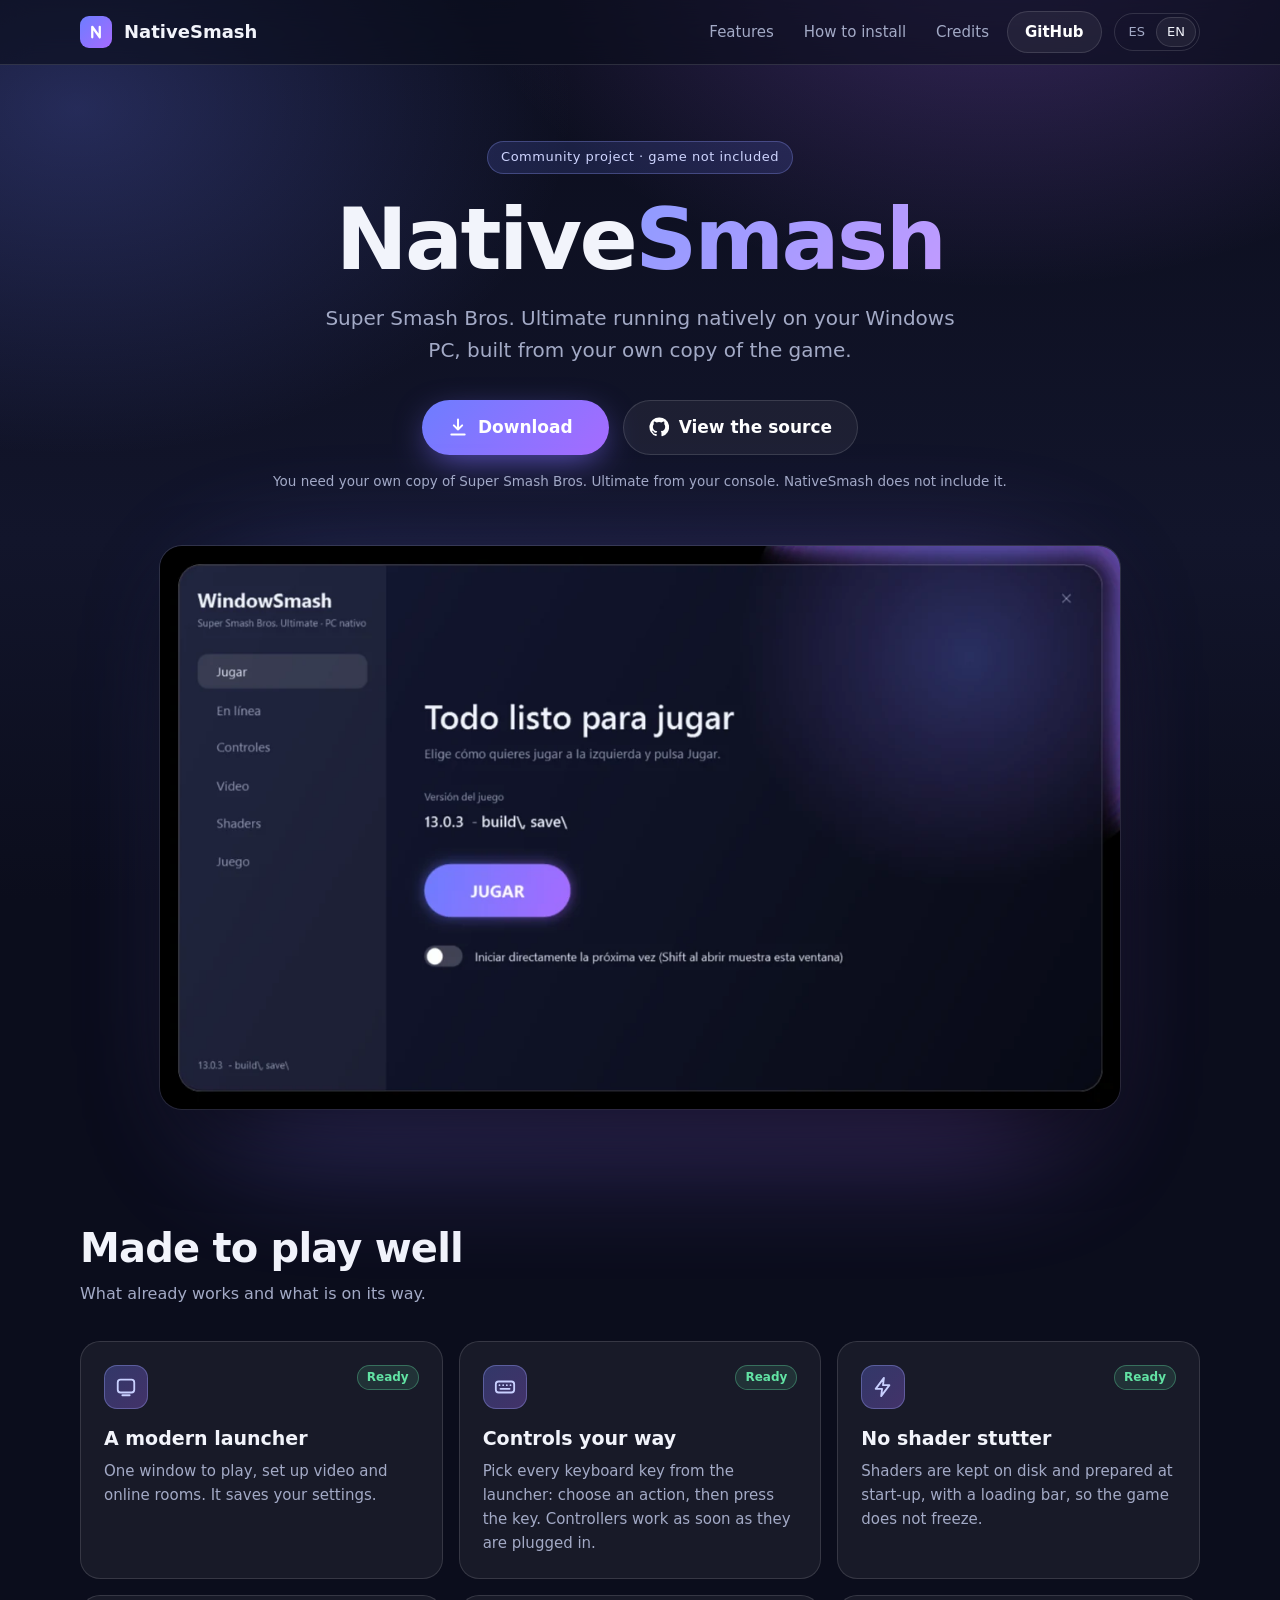
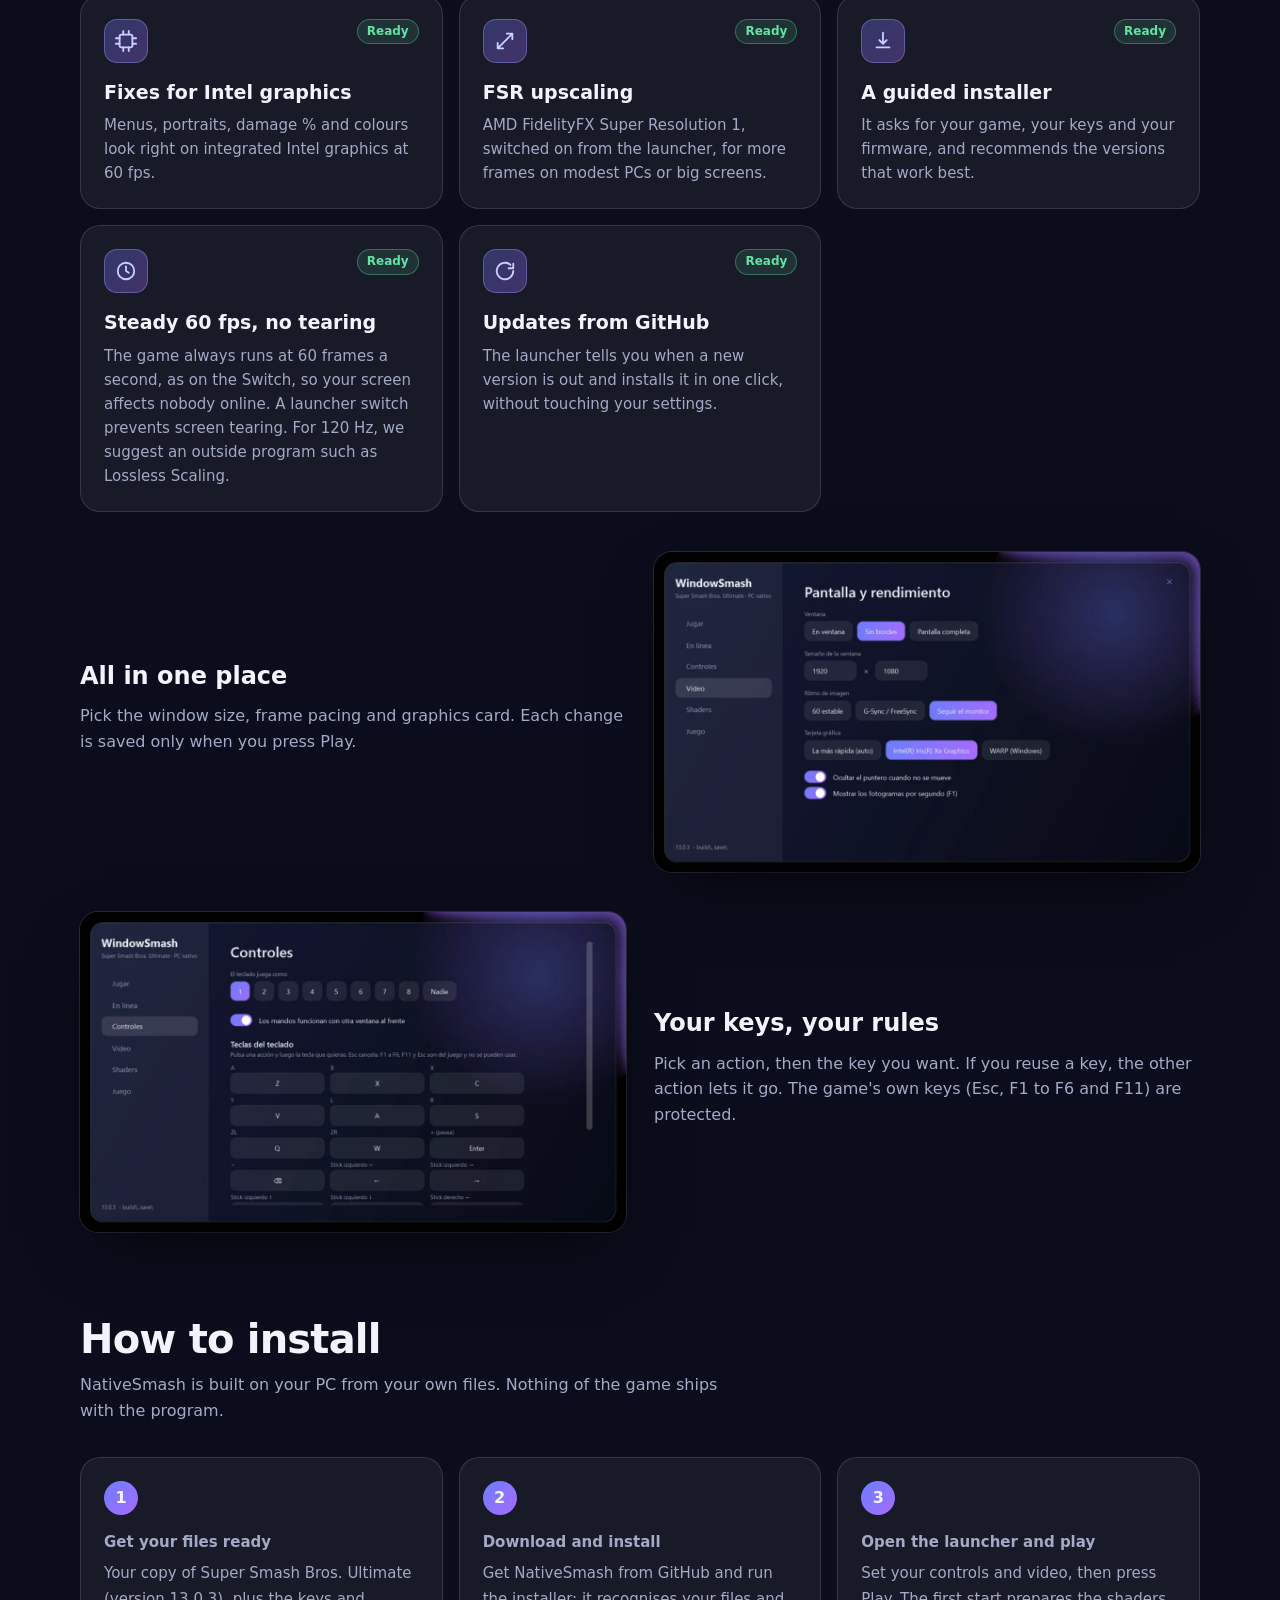
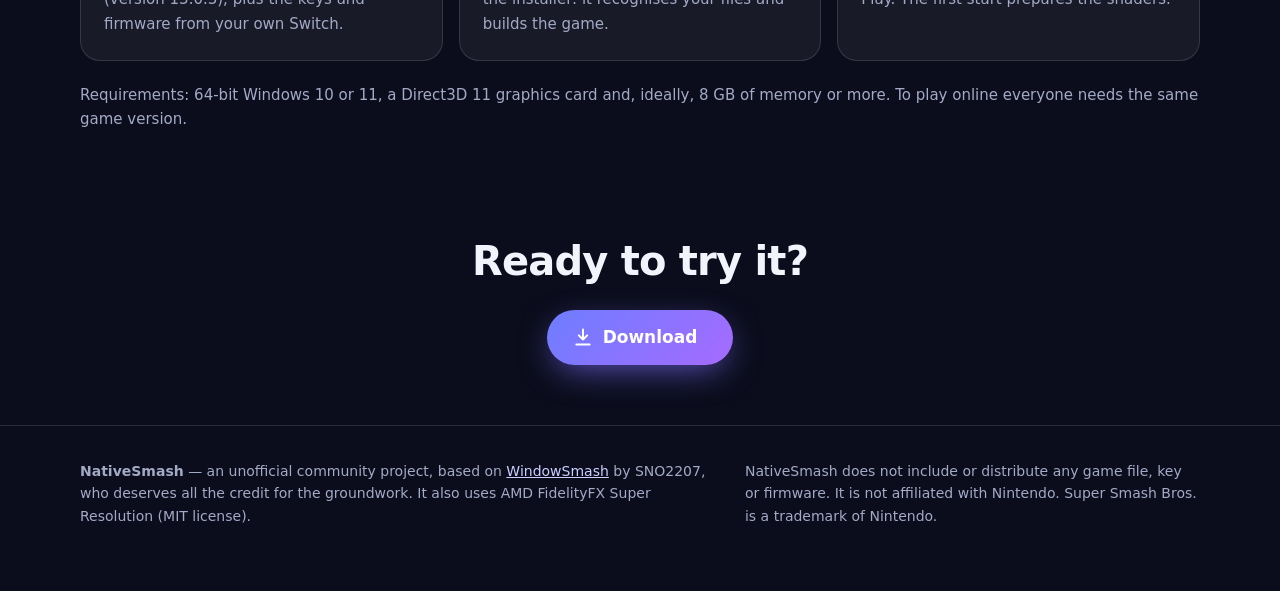
==== index.html @ 87d88951 "Site: the download buttons fetch the newest release's zip directly Co-Authored-By: Claude Sonnet 5.5" ====
<!doctype html>
<html lang="es">
<head>
<meta charset="utf-8">
<meta name="viewport" content="width=device-width, initial-scale=1">
<title>NativeSmash</title>
<meta name="description" content="NativeSmash: Super Smash Bros. Ultimate nativo en PC, con tu propia copia del juego. Launcher moderno, controles configurables y escalado FSR.">
<meta name="theme-color" content="#0b0d1c">
<link rel="icon" href="data:image/svg+xml,%3Csvg xmlns='http://www.w3.org/2000/svg' viewBox='0 0 64 64'%3E%3Cdefs%3E%3ClinearGradient id='g' x1='0' y1='0' x2='1' y2='1'%3E%3Cstop offset='0' stop-color='%236d7dff'/%3E%3Cstop offset='1' stop-color='%23a66bff'/%3E%3C/linearGradient%3E%3C/defs%3E%3Crect width='64' height='64' rx='16' fill='url(%23g)'/%3E%3Cpath d='M20 46V18l24 28V18' fill='none' stroke='white' stroke-width='7' stroke-linecap='round' stroke-linejoin='round'/%3E%3C/svg%3E">
<style>
  :root {
    --bg: #0b0d1c;
    --bg2: #12152b;
    --ink: #f2f4fb;
    --muted: #a3aac6;
    --edge: rgba(255,255,255,.13);
    --veil: rgba(255,255,255,.055);
    --a: #6d7dff;
    --b: #a66bff;
    --ok: #62e3a4;
    --soon: #ffc56b;
  }
  * { box-sizing: border-box; }
  html { scroll-behavior: smooth; }
  body {
    margin: 0; color: var(--ink); background: var(--bg); overflow-x: hidden;
    font: 16px/1.6 "Segoe UI Variable", "Segoe UI", system-ui, -apple-system, Roboto, sans-serif;
    -webkit-font-smoothing: antialiased;
  }
  body::before {
    content: ""; position: fixed; inset: 0; z-index: -1; pointer-events: none;
    background:
      radial-gradient(900px 600px at 78% -8%, rgba(166,107,255,.30), transparent 60%),
      radial-gradient(800px 560px at 6% 12%, rgba(109,125,255,.26), transparent 62%),
      linear-gradient(180deg, var(--bg), var(--bg2) 60%, var(--bg));
  }
  a { color: inherit; }
  a:focus-visible, button:focus-visible { outline: 3px solid #a9b4ff; outline-offset: 3px; border-radius: 10px; }
  .wrap { width: min(1120px, 100% - 40px); margin-inline: auto; }

  /* top bar */
  header { position: sticky; top: 0; z-index: 10; backdrop-filter: blur(14px); background: rgba(11,13,28,.62); border-bottom: 1px solid var(--edge); }
  .bar { display: flex; align-items: center; justify-content: space-between; height: 64px; gap: 16px; }
  .brand { display: flex; align-items: center; gap: 12px; font-weight: 700; font-size: 18px; text-decoration: none; }
  .logo { width: 32px; height: 32px; border-radius: 9px; background: linear-gradient(135deg, var(--a), var(--b)); display: grid; place-items: center; }
  .logo svg { width: 18px; height: 18px; }
  nav { display: flex; align-items: center; gap: 6px; }
  nav a.link { text-decoration: none; color: var(--muted); padding: 8px 12px; border-radius: 10px; font-size: 15px; }
  nav a.link:hover { color: var(--ink); background: var(--veil); }
  .lang { display: inline-flex; border: 1px solid var(--edge); border-radius: 999px; padding: 3px; margin-left: 6px; }
  .lang button { all: unset; cursor: pointer; padding: 5px 11px; border-radius: 999px; font-size: 13px; color: var(--muted); }
  .lang button[aria-pressed="true"] { background: var(--veil); color: var(--ink); box-shadow: inset 0 0 0 1px var(--edge); }

  /* buttons */
  .btn {
    display: inline-flex; align-items: center; gap: 10px; text-decoration: none; cursor: pointer;
    padding: 14px 26px; border-radius: 999px; font-weight: 700; font-size: 17px; border: 0; color: white;
    background: linear-gradient(135deg, var(--a), var(--b)); box-shadow: 0 10px 34px -8px rgba(125,110,255,.75);
    transition: transform .18s ease, box-shadow .18s ease;
  }
  .btn:hover { transform: translateY(-2px); box-shadow: 0 16px 40px -8px rgba(125,110,255,.9); }
  .btn svg { width: 20px; height: 20px; }
  .btn.soft { background: var(--veil); box-shadow: inset 0 0 0 1px var(--edge); font-weight: 600; }
  .btn.soft:hover { background: rgba(255,255,255,.1); box-shadow: inset 0 0 0 1px var(--edge); }

  /* hero */
  .hero { padding: 76px 0 40px; text-align: center; }
  .pill { display: inline-block; font-size: 13px; letter-spacing: .04em; color: #cfd5ff; padding: 6px 14px; border-radius: 999px; background: rgba(109,125,255,.16); box-shadow: inset 0 0 0 1px rgba(150,160,255,.3); }
  h1 { font-size: clamp(34px, 11.5vw, 86px); line-height: 1.02; margin: 22px 0 18px; letter-spacing: -.03em; font-weight: 800; }
  h1 span { background: linear-gradient(135deg, #8d9bff, #c39bff); -webkit-background-clip: text; background-clip: text; color: transparent; }
  .lead { max-width: 640px; margin: 0 auto; color: var(--muted); font-size: clamp(17px, 2.4vw, 20px); }
  .cta { display: flex; flex-wrap: wrap; justify-content: center; gap: 14px; margin-top: 34px; }
  .note { margin-top: 16px; font-size: 13.5px; color: var(--muted); }
  .shot { position: relative; margin: 54px auto 0; max-width: 960px; }
  .shot::before { content: ""; position: absolute; inset: 8% 6% -4%; background: linear-gradient(135deg, var(--a), var(--b)); filter: blur(70px); opacity: .45; z-index: 0; border-radius: 40px; }
  .shot img { position: relative; z-index: 1; width: 100%; height: auto; border-radius: 22px; box-shadow: 0 30px 80px -20px rgba(0,0,0,.7), 0 0 0 1px var(--edge); display: block; }

  section { padding: 76px 0 8px; }
  h2 { font-size: clamp(28px, 4.4vw, 40px); letter-spacing: -.02em; margin: 0 0 10px; line-height: 1.15; }
  .sub { color: var(--muted); max-width: 640px; margin: 0 0 34px; }

  .grid { display: grid; grid-template-columns: repeat(auto-fit, minmax(min(100%, 290px), 1fr)); gap: 16px; }
  .card { background: var(--veil); border-radius: 20px; padding: 24px; box-shadow: inset 0 0 0 1px var(--edge); }
  .card h3 { margin: 14px 0 6px; font-size: 19px; }
  .card p { margin: 0; color: var(--muted); font-size: 15px; }
  .ico { width: 44px; height: 44px; border-radius: 13px; display: grid; place-items: center; background: linear-gradient(135deg, rgba(109,125,255,.3), rgba(166,107,255,.3)); box-shadow: inset 0 0 0 1px rgba(160,170,255,.35); }
  .ico svg { width: 22px; height: 22px; }
  .tag { float: right; font-size: 12px; padding: 3px 10px; border-radius: 999px; font-weight: 600; }
  .tag.ok { color: var(--ok); background: rgba(98,227,164,.12); box-shadow: inset 0 0 0 1px rgba(98,227,164,.35); }
  .tag.soon { color: var(--soon); background: rgba(255,197,107,.12); box-shadow: inset 0 0 0 1px rgba(255,197,107,.35); }

  .two { display: grid; grid-template-columns: 1fr 1fr; gap: 28px; align-items: center; margin-top: 40px; }
  .two img { width: 100%; height: auto; border-radius: 18px; box-shadow: 0 24px 60px -18px rgba(0,0,0,.7), 0 0 0 1px var(--edge); display: block; }
  .two h3 { font-size: 24px; margin: 0 0 8px; }
  .two p { color: var(--muted); margin: 0 0 12px; }
  .two.flip > :first-child { order: 2; }

  .steps { counter-reset: s; display: grid; grid-template-columns: repeat(auto-fit, minmax(min(100%, 250px), 1fr)); gap: 16px; padding: 0; list-style: none; margin: 0; }
  .steps li { counter-increment: s; background: var(--veil); border-radius: 20px; padding: 24px 24px 24px 24px; box-shadow: inset 0 0 0 1px var(--edge); position: relative; }
  .steps li::before { content: counter(s); display: grid; place-items: center; width: 34px; height: 34px; border-radius: 50%; font-weight: 800; background: linear-gradient(135deg, var(--a), var(--b)); margin-bottom: 12px; }
  .steps b { display: block; font-size: 18px; margin-bottom: 4px; }
  .steps span { color: var(--muted); font-size: 15px; }
  .req { margin-top: 22px; color: var(--muted); font-size: 15px; }
  .req code { background: var(--veil); padding: 2px 8px; border-radius: 8px; color: var(--ink); }

  .final { text-align: center; padding: 84px 0 60px; }
  .final .cta { margin-top: 26px; }

  footer { border-top: 1px solid var(--edge); padding: 34px 0 54px; color: var(--muted); font-size: 14px; }
  footer .cols { display: grid; grid-template-columns: 1.4fr 1fr; gap: 28px; }
  footer p { margin: 0 0 10px; }
  footer a { color: #c9d0ff; }

  [data-l]:not([data-l="es"]) { display: none; }
  html[lang="en"] [data-l="es"] { display: none; }
  html[lang="en"] [data-l="en"] { display: revert; }

  @media (max-width: 820px) {
    .two, footer .cols { grid-template-columns: 1fr; }
    .two.flip > :first-child { order: 0; }
    nav a.link, nav .btn.soft { display: none; }
    .bar { gap: 8px; }
    .brand { font-size: 16px; gap: 9px; }
    .lang { margin-left: 0; }
    .lang button { padding: 5px 9px; }
    .hero { padding-top: 48px; }
    .btn { padding: 13px 22px; font-size: 16px; }
    .cta .btn { justify-content: center; }
  }
  @media (prefers-reduced-motion: reduce) { * { transition: none !important; scroll-behavior: auto !important; } }
</style>
</head>
<body>

<header>
  <div class="wrap bar">
    <a class="brand" href="#top"><span class="logo"><svg viewBox="0 0 24 24" fill="none" stroke="white" stroke-width="3" stroke-linecap="round" stroke-linejoin="round"><path d="M7 19V5l10 14V5"/></svg></span>NativeSmash</a>
    <nav>
      <a class="link" href="#funciones"><span data-l="es">Funciones</span><span data-l="en">Features</span></a>
      <a class="link" href="#instalar"><span data-l="es">Cómo se instala</span><span data-l="en">How to install</span></a>
      <a class="link" href="#creditos"><span data-l="es">Créditos</span><span data-l="en">Credits</span></a>
      <a class="btn soft" style="padding:9px 18px;font-size:15px" href="https://github.com/gomeztorressandygabriel-cloud/NativeSmash" rel="noopener">GitHub</a>
      <div class="lang" role="group" aria-label="Idioma / Language">
        <button type="button" data-set="es" aria-pressed="true">ES</button>
        <button type="button" data-set="en" aria-pressed="false">EN</button>
      </div>
    </nav>
  </div>
</header>

<main id="top">
  <div class="wrap hero">
    <span class="pill"><span data-l="es">Proyecto de la comunidad · sin el juego incluido</span><span data-l="en">Community project · game not included</span></span>
    <h1>Native<span>Smash</span></h1>
    <p class="lead">
      <span data-l="es">Super Smash Bros. Ultimate funcionando de forma nativa en tu PC con Windows, construido a partir de tu propia copia del juego.</span>
      <span data-l="en">Super Smash Bros. Ultimate running natively on your Windows PC, built from your own copy of the game.</span>
    </p>
    <div class="cta">
      <a class="btn dl" href="https://github.com/gomeztorressandygabriel-cloud/NativeSmash/releases/latest" rel="noopener">
        <svg viewBox="0 0 24 24" fill="none" stroke="currentColor" stroke-width="2.4" stroke-linecap="round" stroke-linejoin="round" aria-hidden="true"><path d="M12 3v12m0 0 5-5m-5 5-5-5M4 21h16"/></svg>
        <span data-l="es">Descargar</span><span data-l="en">Download</span><span class="dlv"></span>
      </a>
      <a class="btn soft" href="https://github.com/gomeztorressandygabriel-cloud/NativeSmash" rel="noopener">
        <svg viewBox="0 0 24 24" fill="currentColor" aria-hidden="true"><path d="M12 .5a11.5 11.5 0 0 0-3.64 22.41c.58.1.79-.25.79-.56v-2c-3.2.7-3.88-1.37-3.88-1.37-.52-1.33-1.28-1.69-1.28-1.69-1.04-.71.08-.7.08-.7 1.15.08 1.76 1.19 1.76 1.19 1.03 1.76 2.69 1.25 3.35.96.1-.75.4-1.25.73-1.54-2.55-.29-5.24-1.28-5.24-5.69 0-1.26.45-2.29 1.19-3.1-.12-.29-.52-1.46.11-3.05 0 0 .97-.31 3.18 1.18a11 11 0 0 1 5.78 0c2.2-1.49 3.17-1.18 3.17-1.18.63 1.59.23 2.76.12 3.05.74.81 1.19 1.84 1.19 3.1 0 4.42-2.69 5.39-5.25 5.68.41.36.78 1.06.78 2.14v3.17c0 .31.21.67.8.56A11.5 11.5 0 0 0 12 .5Z"/></svg>
        <span data-l="es">Ver el código</span><span data-l="en">View the source</span>
      </a>
    </div>
    <p class="note"><span data-l="es">Necesitas tu propia copia de Super Smash Bros. Ultimate, de tu consola. NativeSmash no la incluye.</span><span data-l="en">You need your own copy of Super Smash Bros. Ultimate from your console. NativeSmash does not include it.</span></p>
    <div class="shot"><img src="img/launcher-play.webp" width="1160" height="680" alt="El launcher de NativeSmash, en la página Jugar"></div>
  </div>

  <section id="funciones"><div class="wrap">
    <h2><span data-l="es">Hecho para jugar bien</span><span data-l="en">Made to play well</span></h2>
    <p class="sub"><span data-l="es">Lo que ya funciona y lo que viene en camino.</span><span data-l="en">What already works and what is on its way.</span></p>
    <div class="grid">
      <article class="card"><span class="tag ok"><span data-l="es">Listo</span><span data-l="en">Ready</span></span>
        <div class="ico"><svg viewBox="0 0 24 24" fill="none" stroke="#c9d0ff" stroke-width="2" stroke-linecap="round" stroke-linejoin="round"><rect x="3" y="4" width="18" height="14" rx="3"/><path d="M8 21h8"/></svg></div>
        <h3><span data-l="es">Un launcher moderno</span><span data-l="en">A modern launcher</span></h3>
        <p><span data-l="es">Una sola ventana para jugar, ajustar el video y las salas en línea. Guarda tu configuración.</span><span data-l="en">One window to play, set up video and online rooms. It saves your settings.</span></p></article>
      <article class="card"><span class="tag ok"><span data-l="es">Listo</span><span data-l="en">Ready</span></span>
        <div class="ico"><svg viewBox="0 0 24 24" fill="none" stroke="#c9d0ff" stroke-width="2" stroke-linecap="round" stroke-linejoin="round"><rect x="2" y="6" width="20" height="12" rx="3"/><path d="M6 10h.01M10 10h.01M14 10h.01M18 10h.01M7 14h10"/></svg></div>
        <h3><span data-l="es">Controles a tu gusto</span><span data-l="en">Controls your way</span></h3>
        <p><span data-l="es">Elige cada tecla del teclado desde el launcher: pulsa una acción y luego la tecla. Los mandos funcionan al conectarlos.</span><span data-l="en">Pick every keyboard key from the launcher: choose an action, then press the key. Controllers work as soon as they are plugged in.</span></p></article>
      <article class="card"><span class="tag ok"><span data-l="es">Listo</span><span data-l="en">Ready</span></span>
        <div class="ico"><svg viewBox="0 0 24 24" fill="none" stroke="#c9d0ff" stroke-width="2" stroke-linecap="round" stroke-linejoin="round"><path d="M13 2 4 14h7l-1 8 9-12h-7z"/></svg></div>
        <h3><span data-l="es">Sin tirones por shaders</span><span data-l="en">No shader stutter</span></h3>
        <p><span data-l="es">Los shaders se guardan en disco y se preparan al arrancar, con una barra de carga, para que el juego no se congele.</span><span data-l="en">Shaders are kept on disk and prepared at start-up, with a loading bar, so the game does not freeze.</span></p></article>
      <article class="card"><span class="tag ok"><span data-l="es">Listo</span><span data-l="en">Ready</span></span>
        <div class="ico"><svg viewBox="0 0 24 24" fill="none" stroke="#c9d0ff" stroke-width="2" stroke-linecap="round" stroke-linejoin="round"><rect x="5" y="5" width="14" height="14" rx="2"/><path d="M9 1v4M15 1v4M9 19v4M15 19v4M1 9h4M1 15h4M19 9h4M19 15h4"/></svg></div>
        <h3><span data-l="es">Arreglos para gráficas Intel</span><span data-l="en">Fixes for Intel graphics</span></h3>
        <p><span data-l="es">Menús, retratos, el % de daño y los colores se ven bien en gráficas Intel integradas a 60 fps.</span><span data-l="en">Menus, portraits, damage % and colours look right on integrated Intel graphics at 60 fps.</span></p></article>
      <article class="card"><span class="tag ok"><span data-l="es">Listo</span><span data-l="en">Ready</span></span>
        <div class="ico"><svg viewBox="0 0 24 24" fill="none" stroke="#c9d0ff" stroke-width="2" stroke-linecap="round" stroke-linejoin="round"><path d="M4 20 20 4M14 4h6v6M4 14v6h6"/></svg></div>
        <h3><span data-l="es">Escalado FSR</span><span data-l="en">FSR upscaling</span></h3>
        <p><span data-l="es">FidelityFX Super Resolution 1 de AMD, activable desde el launcher, para más fotogramas en PCs justos o pantallas grandes.</span><span data-l="en">AMD FidelityFX Super Resolution 1, switched on from the launcher, for more frames on modest PCs or big screens.</span></p></article>
      <article class="card"><span class="tag ok"><span data-l="es">Listo</span><span data-l="en">Ready</span></span>
        <div class="ico"><svg viewBox="0 0 24 24" fill="none" stroke="#c9d0ff" stroke-width="2" stroke-linecap="round" stroke-linejoin="round"><path d="M12 3v12m0 0 4-4m-4 4-4-4M5 19h14"/></svg></div>
        <h3><span data-l="es">Un instalador guiado</span><span data-l="en">A guided installer</span></h3>
        <p><span data-l="es">Te pide tu juego, tus claves y tu firmware y te recomienda las versiones que funcionan mejor.</span><span data-l="en">It asks for your game, your keys and your firmware, and recommends the versions that work best.</span></p></article>
      <article class="card"><span class="tag ok"><span data-l="es">Listo</span><span data-l="en">Ready</span></span>
        <div class="ico"><svg viewBox="0 0 24 24" fill="none" stroke="#c9d0ff" stroke-width="2" stroke-linecap="round" stroke-linejoin="round"><circle cx="12" cy="12" r="9"/><path d="M12 7v5l3 2"/></svg></div>
        <h3><span data-l="es">60 fps parejos, sin cortes</span><span data-l="en">Steady 60 fps, no tearing</span></h3>
        <p><span data-l="es">El juego va siempre a 60 fotogramas por segundo, como en la Switch, así que tu pantalla no afecta a nadie en línea. Un interruptor del launcher evita los cortes de imagen. Para 120 Hz, recomendamos un programa externo como Lossless Scaling.</span><span data-l="en">The game always runs at 60 frames a second, as on the Switch, so your screen affects nobody online. A launcher switch prevents screen tearing. For 120 Hz, we suggest an outside program such as Lossless Scaling.</span></p></article>
      <article class="card"><span class="tag ok"><span data-l="es">Listo</span><span data-l="en">Ready</span></span>
        <div class="ico"><svg viewBox="0 0 24 24" fill="none" stroke="#c9d0ff" stroke-width="2" stroke-linecap="round" stroke-linejoin="round"><path d="M21 12a9 9 0 1 1-3-6.7M21 4v5h-5"/></svg></div>
        <h3><span data-l="es">Actualizaciones desde GitHub</span><span data-l="en">Updates from GitHub</span></h3>
        <p><span data-l="es">El launcher avisa cuando hay una versión nueva y la instala con un clic, sin tocar tus ajustes.</span><span data-l="en">The launcher tells you when a new version is out and installs it in one click, without touching your settings.</span></p></article>
    </div>

    <div class="two">
      <div>
        <h3><span data-l="es">Todo en un solo lugar</span><span data-l="en">All in one place</span></h3>
        <p><span data-l="es">Elige el tamaño de la ventana, el ritmo de imagen y la tarjeta gráfica. Cada cambio se guarda solo cuando le das a Jugar.</span><span data-l="en">Pick the window size, frame pacing and graphics card. Each change is saved only when you press Play.</span></p>
      </div>
      <img src="img/launcher-video.webp" width="1160" height="680" alt="La página de video del launcher" loading="lazy">
    </div>
    <div class="two flip">
      <div>
        <h3><span data-l="es">Tus teclas, tus reglas</span><span data-l="en">Your keys, your rules</span></h3>
        <p><span data-l="es">Pulsa una acción, luego la tecla que quieras. Si repites una tecla, la otra acción la suelta. Las teclas del propio juego (Esc, F1 a F6 y F11) quedan protegidas.</span><span data-l="en">Pick an action, then the key you want. If you reuse a key, the other action lets it go. The game's own keys (Esc, F1 to F6 and F11) are protected.</span></p>
      </div>
      <img src="img/launcher-pads.webp" width="1160" height="680" alt="La página de controles del launcher" loading="lazy">
    </div>
  </div></section>

  <section id="instalar"><div class="wrap">
    <h2><span data-l="es">Cómo se instala</span><span data-l="en">How to install</span></h2>
    <p class="sub"><span data-l="es">NativeSmash se construye en tu PC con tus propios archivos. Nada del juego viaja con el programa.</span><span data-l="en">NativeSmash is built on your PC from your own files. Nothing of the game ships with the program.</span></p>
    <ol class="steps">
      <li><b><span data-l="es">Prepara tus archivos</span><span data-l="en">Get your files ready</span></b><span><span data-l="es">Tu copia de Super Smash Bros. Ultimate (versión 13.0.3), las claves y el firmware de tu propia Switch.</span><span data-l="en">Your copy of Super Smash Bros. Ultimate (version 13.0.3), plus the keys and firmware from your own Switch.</span></span></li>
      <li><b><span data-l="es">Descarga e instala</span><span data-l="en">Download and install</span></b><span><span data-l="es">Baja NativeSmash desde GitHub y ejecuta el instalador: reconoce tus archivos y construye el juego.</span><span data-l="en">Get NativeSmash from GitHub and run the installer: it recognises your files and builds the game.</span></span></li>
      <li><b><span data-l="es">Abre el launcher y juega</span><span data-l="en">Open the launcher and play</span></b><span><span data-l="es">Ajusta tus controles y el video, y pulsa Jugar. Al primer arranque se preparan los shaders.</span><span data-l="en">Set your controls and video, then press Play. The first start prepares the shaders.</span></span></li>
    </ol>
    <p class="req"><span data-l="es">Requisitos: Windows 10 u 11 de 64 bits, una tarjeta gráfica compatible con Direct3D 11 y, mejor, 8 GB de memoria o más. Para jugar en línea todos deben tener la misma versión del juego.</span><span data-l="en">Requirements: 64-bit Windows 10 or 11, a Direct3D 11 graphics card and, ideally, 8 GB of memory or more. To play online everyone needs the same game version.</span></p>
  </div></section>

  <div class="wrap final">
    <h2><span data-l="es">¿Listo para probarlo?</span><span data-l="en">Ready to try it?</span></h2>
    <div class="cta">
      <a class="btn dl" href="https://github.com/gomeztorressandygabriel-cloud/NativeSmash/releases/latest" rel="noopener">
        <svg viewBox="0 0 24 24" fill="none" stroke="currentColor" stroke-width="2.4" stroke-linecap="round" stroke-linejoin="round" aria-hidden="true"><path d="M12 3v12m0 0 5-5m-5 5-5-5M4 21h16"/></svg>
        <span data-l="es">Descargar</span><span data-l="en">Download</span><span class="dlv"></span>
      </a>
    </div>
  </div>
</main>

<footer id="creditos"><div class="wrap cols">
  <div>
    <p><strong>NativeSmash</strong> — <span data-l="es">proyecto no oficial de la comunidad, basado en</span><span data-l="en">an unofficial community project, based on</span> <a href="https://github.com/SNO2207/WindowSmash" rel="noopener">WindowSmash</a> <span data-l="es">de SNO2207, a quien va todo el crédito por el trabajo de base. También usa FidelityFX Super Resolution de AMD (licencia MIT).</span><span data-l="en">by SNO2207, who deserves all the credit for the groundwork. It also uses AMD FidelityFX Super Resolution (MIT license).</span></p>
  </div>
  <div>
    <p><span data-l="es">NativeSmash no incluye ni distribuye ningún archivo del juego, claves ni firmware. No está afiliado a Nintendo. Super Smash Bros. es una marca de Nintendo.</span><span data-l="en">NativeSmash does not include or distribute any game file, key or firmware. It is not affiliated with Nintendo. Super Smash Bros. is a trademark of Nintendo.</span></p>
  </div>
</div></footer>

<script>
  (function () {
    var buttons = document.querySelectorAll('.lang button');
    function set(l) {
      document.documentElement.lang = l;
      buttons.forEach(function (b) { b.setAttribute('aria-pressed', b.dataset.set === l ? 'true' : 'false'); });
      document.title = 'NativeSmash';
      try { localStorage.setItem('ns-lang', l); } catch (e) {}
    }
    buttons.forEach(function (b) { b.addEventListener('click', function () { set(b.dataset.set); }); });
    var saved = null;
    try { saved = localStorage.getItem('ns-lang'); } catch (e) {}
    if (saved === 'en' || saved === 'es') set(saved);
    else if (!/^es/i.test(navigator.language || 'es')) set('en');
  })();
  /* The download buttons point at the newest release's zip; if GitHub can't be asked, they open the releases page. */
  (function () {
    var repo = 'gomeztorressandygabriel-cloud/NativeSmash';
    fetch('https://api.github.com/repos/' + repo + '/releases/latest', { headers: { Accept: 'application/vnd.github+json' } })
      .then(function (r) { return r.ok ? r.json() : Promise.reject(); })
      .then(function (rel) {
        if (!rel || !rel.tag_name) return;
        var zip = 'https://github.com/' + repo + '/archive/refs/tags/' + encodeURIComponent(rel.tag_name) + '.zip';
        document.querySelectorAll('a.dl').forEach(function (a) {
          a.href = zip;
          a.setAttribute('download', '');
          var v = a.querySelector('.dlv');
          if (v) v.textContent = ' ' + rel.tag_name;
        });
      })
      .catch(function () {});
  })();
</script>
</body>
</html>
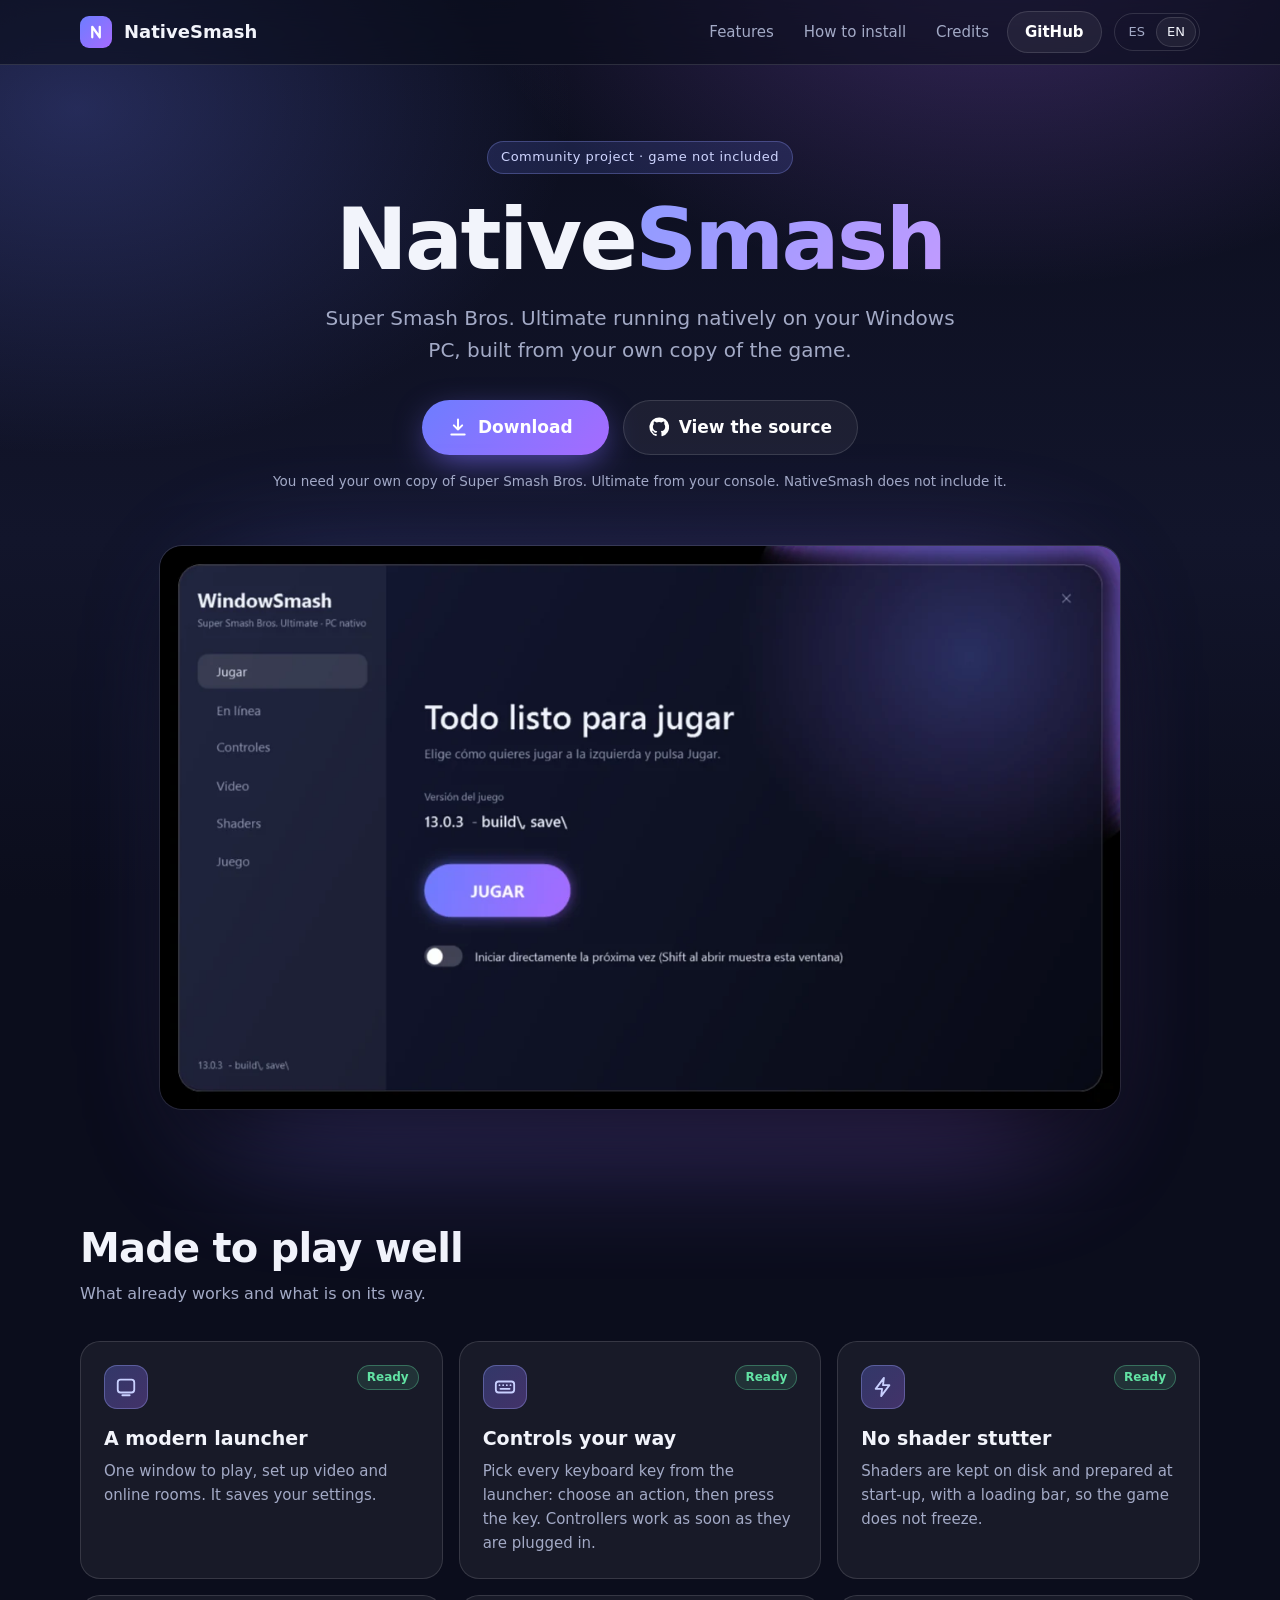
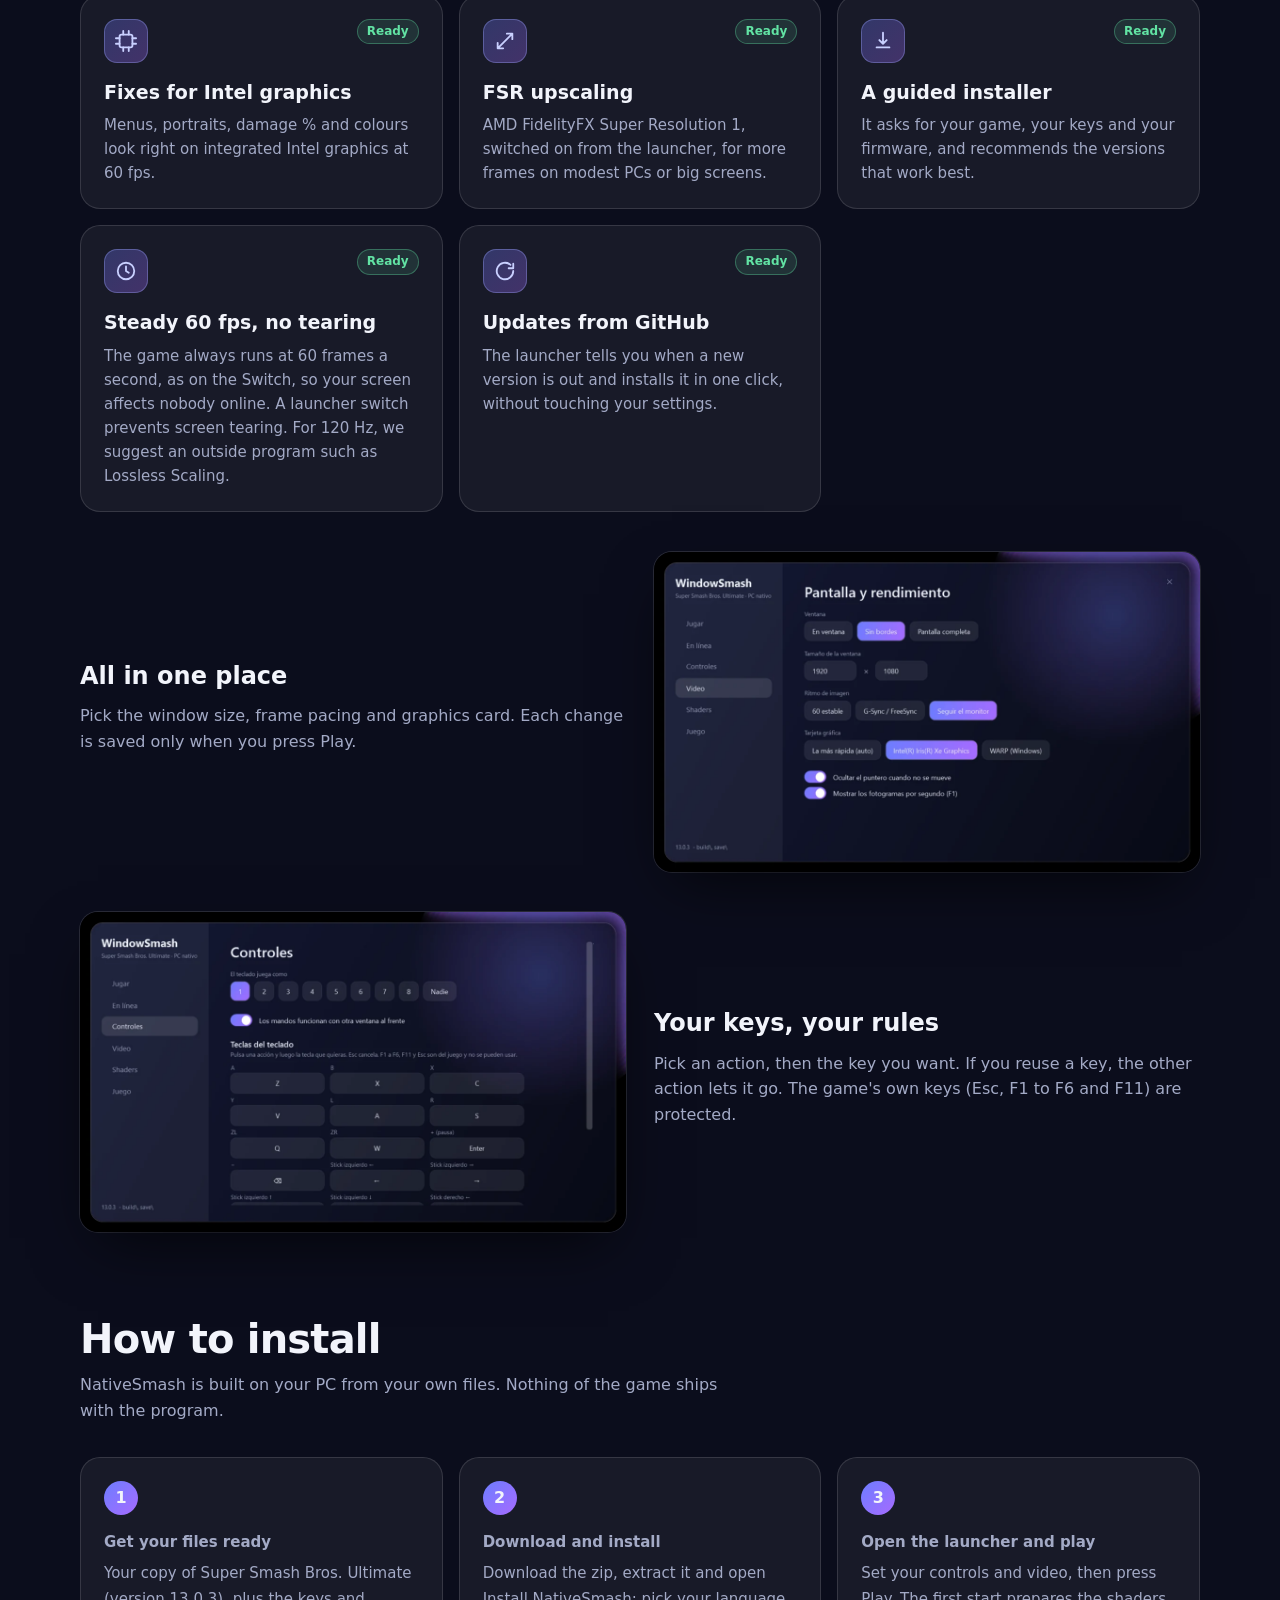
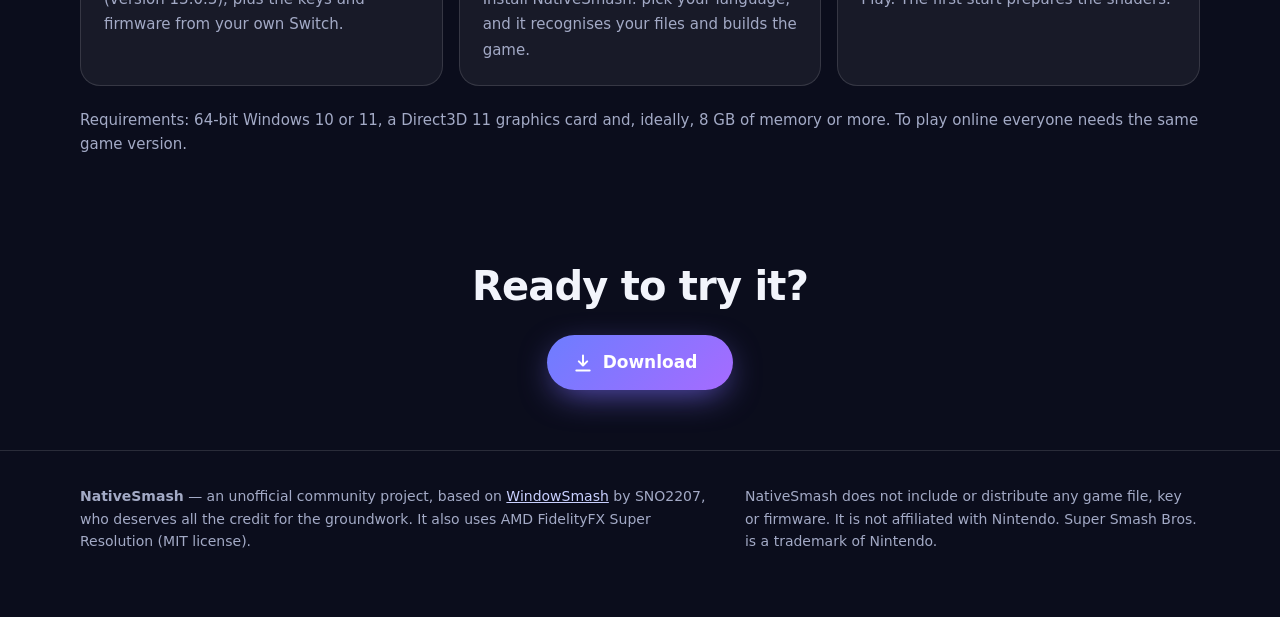
==== commit 5b715807: "Docs and site: the release download is Install NativeSmash.exe and one folder Co-Authored-By: Claude" ====
--- a/index.html
+++ b/index.html
@@ -229,7 +229,7 @@
     <p class="sub"><span data-l="es">NativeSmash se construye en tu PC con tus propios archivos. Nada del juego viaja con el programa.</span><span data-l="en">NativeSmash is built on your PC from your own files. Nothing of the game ships with the program.</span></p>
     <ol class="steps">
       <li><b><span data-l="es">Prepara tus archivos</span><span data-l="en">Get your files ready</span></b><span><span data-l="es">Tu copia de Super Smash Bros. Ultimate (versión 13.0.3), las claves y el firmware de tu propia Switch.</span><span data-l="en">Your copy of Super Smash Bros. Ultimate (version 13.0.3), plus the keys and firmware from your own Switch.</span></span></li>
-      <li><b><span data-l="es">Descarga e instala</span><span data-l="en">Download and install</span></b><span><span data-l="es">Baja NativeSmash desde GitHub y ejecuta el instalador: reconoce tus archivos y construye el juego.</span><span data-l="en">Get NativeSmash from GitHub and run the installer: it recognises your files and builds the game.</span></span></li>
+      <li><b><span data-l="es">Descarga e instala</span><span data-l="en">Download and install</span></b><span><span data-l="es">Baja el zip, extráelo y abre Install NativeSmash: elige tu idioma, reconoce tus archivos y construye el juego.</span><span data-l="en">Download the zip, extract it and open Install NativeSmash: pick your language, and it recognises your files and builds the game.</span></span></li>
       <li><b><span data-l="es">Abre el launcher y juega</span><span data-l="en">Open the launcher and play</span></b><span><span data-l="es">Ajusta tus controles y el video, y pulsa Jugar. Al primer arranque se preparan los shaders.</span><span data-l="en">Set your controls and video, then press Play. The first start prepares the shaders.</span></span></li>
     </ol>
     <p class="req"><span data-l="es">Requisitos: Windows 10 u 11 de 64 bits, una tarjeta gráfica compatible con Direct3D 11 y, mejor, 8 GB de memoria o más. Para jugar en línea todos deben tener la misma versión del juego.</span><span data-l="en">Requirements: 64-bit Windows 10 or 11, a Direct3D 11 graphics card and, ideally, 8 GB of memory or more. To play online everyone needs the same game version.</span></p>
@@ -277,7 +277,9 @@
       .then(function (r) { return r.ok ? r.json() : Promise.reject(); })
       .then(function (rel) {
         if (!rel || !rel.tag_name) return;
+        /* the installer package attached to the release (Install NativeSmash.exe and its folder), else the source zip of the tag */
         var zip = 'https://github.com/' + repo + '/archive/refs/tags/' + encodeURIComponent(rel.tag_name) + '.zip';
+        (rel.assets || []).forEach(function (a) { if (/^NativeSmash-.*\.zip$/i.test(a.name)) zip = a.browser_download_url; });
         document.querySelectorAll('a.dl').forEach(function (a) {
           a.href = zip;
           a.setAttribute('download', '');
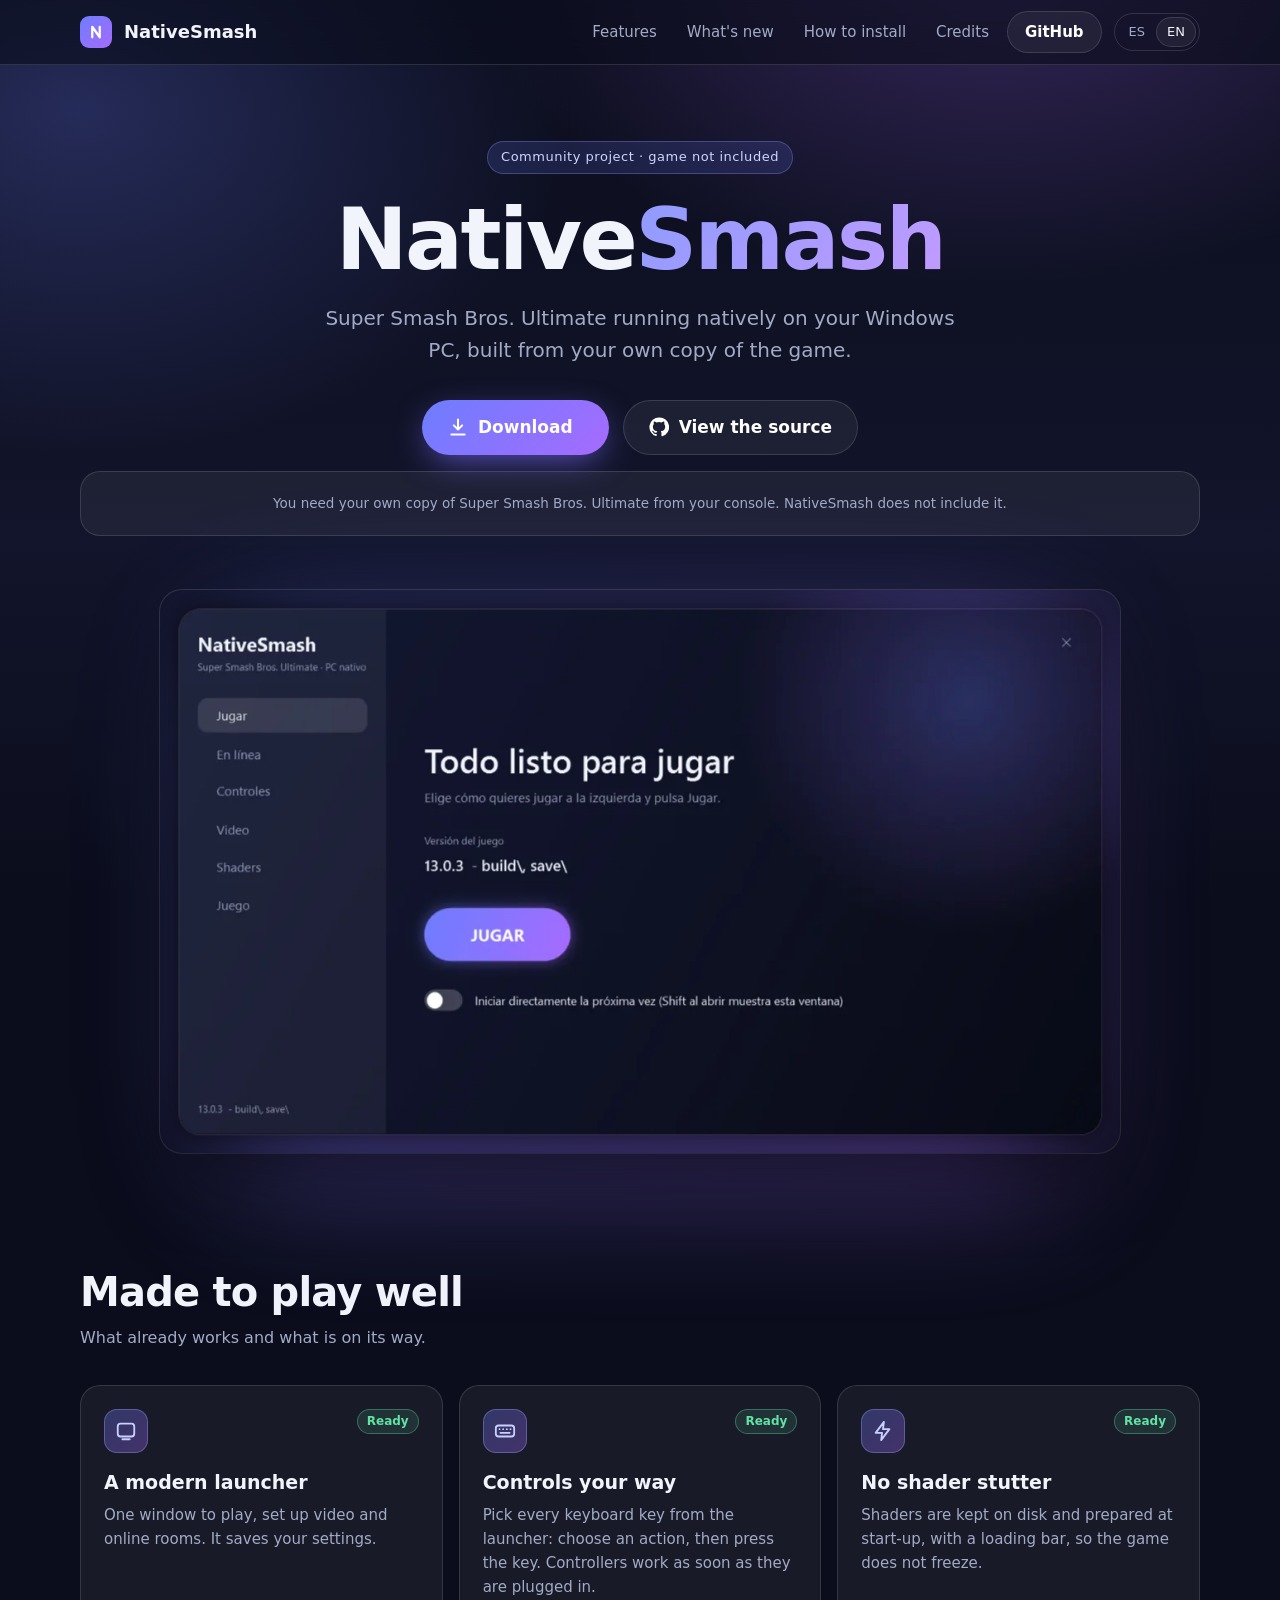
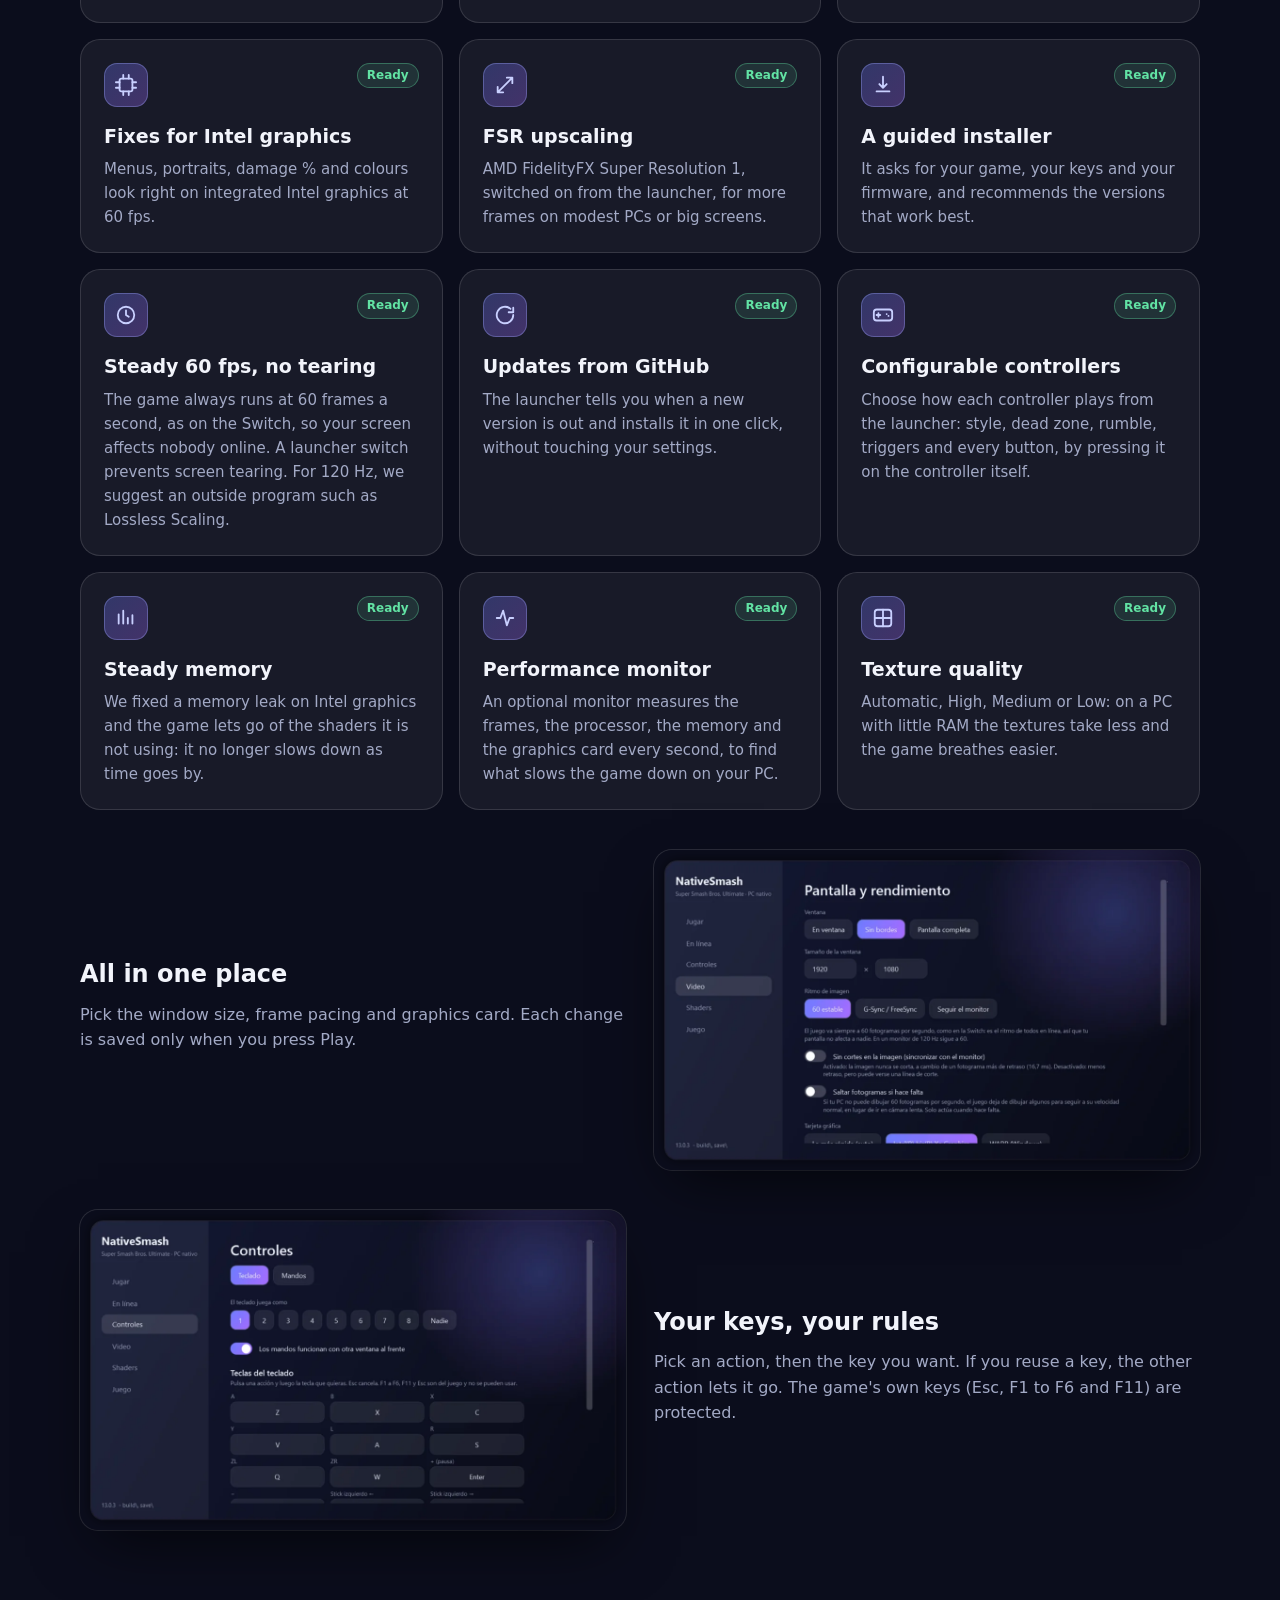
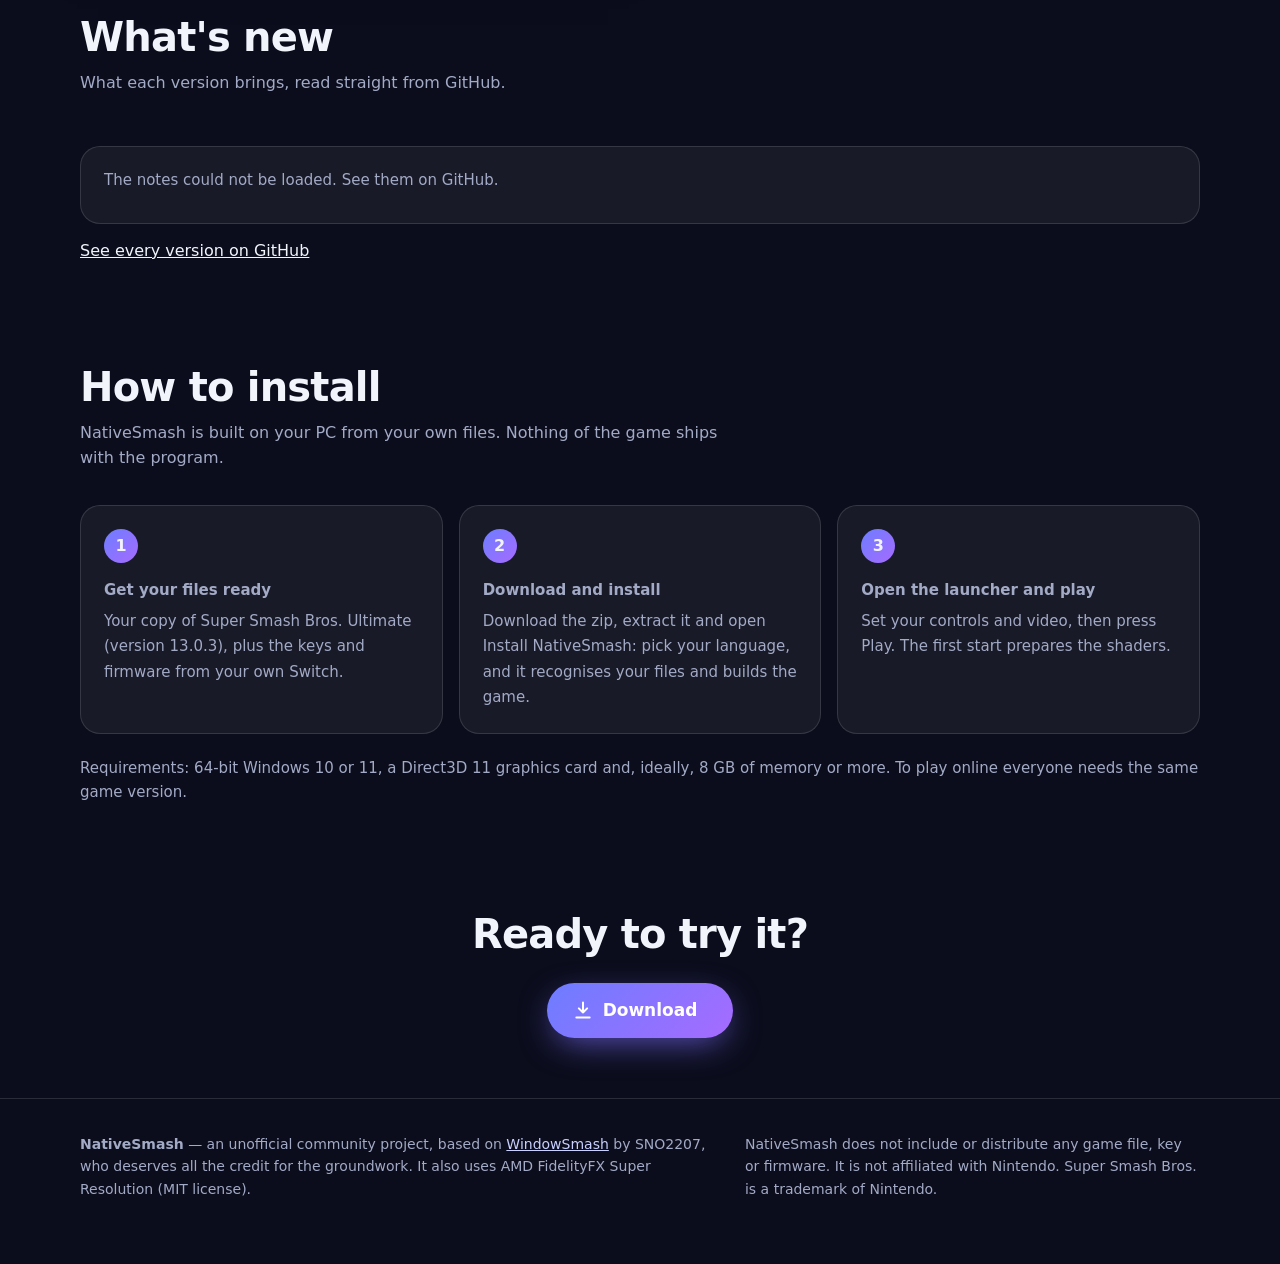
==== commit 9257df40: "Site: a "What's new" section read from GitHub's releases, four new feature cards, current launcher s" ====
--- a/index.html
+++ b/index.html
@@ -128,6 +128,17 @@
     .cta .btn { justify-content: center; }
   }
   @media (prefers-reduced-motion: reduce) { * { transition: none !important; scroll-behavior: auto !important; } }
+  /* what's new: the notes of the newest releases, read from GitHub */
+  .notes { display: grid; gap: 14px; margin-top: 26px; }
+  .note { background: var(--veil); border-radius: 20px; padding: 22px 24px; box-shadow: inset 0 0 0 1px var(--edge); }
+  .note h3 { margin: 0 0 2px; font-size: 20px; }
+  .note .date { margin: 0 0 12px; color: var(--muted); font-size: 14px; }
+  .note p, .note li { color: var(--muted); font-size: 15px; margin: 0 0 10px; }
+  .note ul { margin: 0 0 10px; padding-left: 20px; }
+  .note b { color: var(--ink); font-weight: 600; }
+  .note code { background: rgba(255,255,255,.08); padding: 1px 6px; border-radius: 6px; font-size: 13px; color: var(--ink); }
+  .note summary { cursor: pointer; font-weight: 600; font-size: 18px; }
+  .note details[open] summary { margin-bottom: 10px; }
 </style>
 </head>
 <body>
@@ -137,6 +148,7 @@
     <a class="brand" href="#top"><span class="logo"><svg viewBox="0 0 24 24" fill="none" stroke="white" stroke-width="3" stroke-linecap="round" stroke-linejoin="round"><path d="M7 19V5l10 14V5"/></svg></span>NativeSmash</a>
     <nav>
       <a class="link" href="#funciones"><span data-l="es">Funciones</span><span data-l="en">Features</span></a>
+      <a class="link" href="#novedades"><span data-l="es">Novedades</span><span data-l="en">What's new</span></a>
       <a class="link" href="#instalar"><span data-l="es">Cómo se instala</span><span data-l="en">How to install</span></a>
       <a class="link" href="#creditos"><span data-l="es">Créditos</span><span data-l="en">Credits</span></a>
       <a class="btn soft" style="padding:9px 18px;font-size:15px" href="https://github.com/gomeztorressandygabriel-cloud/NativeSmash" rel="noopener">GitHub</a>
@@ -206,6 +218,22 @@
         <div class="ico"><svg viewBox="0 0 24 24" fill="none" stroke="#c9d0ff" stroke-width="2" stroke-linecap="round" stroke-linejoin="round"><path d="M21 12a9 9 0 1 1-3-6.7M21 4v5h-5"/></svg></div>
         <h3><span data-l="es">Actualizaciones desde GitHub</span><span data-l="en">Updates from GitHub</span></h3>
         <p><span data-l="es">El launcher avisa cuando hay una versión nueva y la instala con un clic, sin tocar tus ajustes.</span><span data-l="en">The launcher tells you when a new version is out and installs it in one click, without touching your settings.</span></p></article>
+      <article class="card"><span class="tag ok"><span data-l="es">Listo</span><span data-l="en">Ready</span></span>
+        <div class="ico"><svg viewBox="0 0 24 24" fill="none" stroke="#c9d0ff" stroke-width="2" stroke-linecap="round" stroke-linejoin="round"><rect x="2" y="6" width="20" height="12" rx="3"/><path d="M7 10v4M5 12h4M16 11h.01M18 13h.01"/></svg></div>
+        <h3><span data-l="es">Mandos configurables</span><span data-l="en">Configurable controllers</span></h3>
+        <p><span data-l="es">Elige cómo juega cada mando desde el launcher: estilo, zona muerta, vibración, gatillos y cada botón, pulsándolo en el propio mando.</span><span data-l="en">Choose how each controller plays from the launcher: style, dead zone, rumble, triggers and every button, by pressing it on the controller itself.</span></p></article>
+      <article class="card"><span class="tag ok"><span data-l="es">Listo</span><span data-l="en">Ready</span></span>
+        <div class="ico"><svg viewBox="0 0 24 24" fill="none" stroke="#c9d0ff" stroke-width="2" stroke-linecap="round" stroke-linejoin="round"><path d="M4 18V8m5 10V4m5 14v-6m5 6V9"/></svg></div>
+        <h3><span data-l="es">Memoria estable</span><span data-l="en">Steady memory</span></h3>
+        <p><span data-l="es">Arreglamos una fuga de memoria en gráficas Intel y el juego descarga los shaders que no usa: ya no se ralentiza con el paso del tiempo.</span><span data-l="en">We fixed a memory leak on Intel graphics and the game lets go of the shaders it is not using: it no longer slows down as time goes by.</span></p></article>
+      <article class="card"><span class="tag ok"><span data-l="es">Listo</span><span data-l="en">Ready</span></span>
+        <div class="ico"><svg viewBox="0 0 24 24" fill="none" stroke="#c9d0ff" stroke-width="2" stroke-linecap="round" stroke-linejoin="round"><path d="M3 12h4l3-8 4 16 3-8h4"/></svg></div>
+        <h3><span data-l="es">Monitor de rendimiento</span><span data-l="en">Performance monitor</span></h3>
+        <p><span data-l="es">Un monitor opcional mide cada segundo los fotogramas, el procesador, la memoria y la gráfica, para encontrar qué frena el juego en tu PC.</span><span data-l="en">An optional monitor measures the frames, the processor, the memory and the graphics card every second, to find what slows the game down on your PC.</span></p></article>
+      <article class="card"><span class="tag ok"><span data-l="es">Listo</span><span data-l="en">Ready</span></span>
+        <div class="ico"><svg viewBox="0 0 24 24" fill="none" stroke="#c9d0ff" stroke-width="2" stroke-linecap="round" stroke-linejoin="round"><rect x="3" y="3" width="18" height="18" rx="3"/><path d="M3 12h18M12 3v18"/></svg></div>
+        <h3><span data-l="es">Calidad de texturas</span><span data-l="en">Texture quality</span></h3>
+        <p><span data-l="es">Automática, Alta, Media o Baja: en un PC con poca RAM las texturas ocupan menos y el juego va más desahogado.</span><span data-l="en">Automatic, High, Medium or Low: on a PC with little RAM the textures take less and the game breathes easier.</span></p></article>
     </div>
 
     <div class="two">
@@ -222,6 +250,13 @@
       </div>
       <img src="img/launcher-pads.webp" width="1160" height="680" alt="La página de controles del launcher" loading="lazy">
     </div>
+  </div></section>
+
+  <section id="novedades"><div class="wrap">
+    <h2><span data-l="es">Novedades</span><span data-l="en">What's new</span></h2>
+    <p class="sub"><span data-l="es">Lo que trae cada versión, leído directamente de GitHub.</span><span data-l="en">What each version brings, read straight from GitHub.</span></p>
+    <div class="notes" id="notes"><div class="note"><p><span data-l="es">Cargando las novedades…</span><span data-l="en">Loading what's new…</span></p></div></div>
+    <p style="margin-top:14px"><a href="https://github.com/gomeztorressandygabriel-cloud/NativeSmash/releases" rel="noopener"><span data-l="es">Ver todas las versiones en GitHub</span><span data-l="en">See every version on GitHub</span></a></p>
   </div></section>
 
   <section id="instalar"><div class="wrap">
@@ -289,6 +324,50 @@
       })
       .catch(function () {});
   })();
+  /* What's new: the notes of the newest releases, from GitHub. A release's text has a Spanish part and an English one
+     (after "**Español**" and "**English**"); each is shown in its language. Nothing here changes with a new version. */
+  (function () {
+    var repo = 'gomeztorressandygabriel-cloud/NativeSmash', box = document.getElementById('notes');
+    if (!box) return;
+    function esc(t) { return t.replace(/&/g, '&amp;').replace(/</g, '&lt;').replace(/>/g, '&gt;'); }
+    function inline(t) { return esc(t).replace(/\*\*(.+?)\*\*/g, '<b>$1</b>').replace(/\*([^*]+)\*/g, '<i>$1</i>').replace(/`([^`]+)`/g, '<code>$1</code>'); }
+    function markdown(text) {
+      var out = '', list = false;
+      text.split('\n').forEach(function (line) {
+        line = line.trim();
+        var li = /^[-*]\s+(.*)$/.exec(line);
+        if (list && !li) { out += '</ul>'; list = false; }
+        if (!line) return;
+        if (li) { if (!list) { out += '<ul>'; list = true; } out += '<li>' + inline(li[1]) + '</li>'; }
+        else if (!/^#/.test(line)) out += '<p>' + inline(line) + '</p>';
+      });
+      return out + (list ? '</ul>' : '');
+    }
+    function part(body, lang) {
+      var es = body.indexOf('**Español**'), en = body.indexOf('**English**');
+      if (es < 0 || en < 0) return body;
+      return lang === 'es' ? body.slice(es + 11, en) : body.slice(en + 11);
+    }
+    function date(iso, lang) {
+      try { return new Date(iso).toLocaleDateString(lang === 'es' ? 'es' : 'en', { year: 'numeric', month: 'long', day: 'numeric' }); } catch (e) { return ''; }
+    }
+    fetch('https://api.github.com/repos/' + repo + '/releases?per_page=4', { headers: { Accept: 'application/vnd.github+json' } })
+      .then(function (r) { return r.ok ? r.json() : Promise.reject(); })
+      .then(function (list) {
+        var html = '';
+        list.filter(function (r) { return !r.draft; }).forEach(function (r, i) {
+          ['es', 'en'].forEach(function (lang) {
+            var inner = '<h3>' + esc(r.name || r.tag_name) + '</h3><p class="date">' + date(r.published_at, lang) + '</p>' + markdown(part(r.body || '', lang));
+            html += '<div class="note" data-l="' + lang + '">' + (i === 0 ? inner
+              : '<details><summary>' + esc(r.name || r.tag_name) + '</summary><p class="date">' + date(r.published_at, lang) + '</p>' + markdown(part(r.body || '', lang)) + '</details>') + '</div>';
+          });
+        });
+        if (html) box.innerHTML = html;
+      })
+      .catch(function () {
+        box.innerHTML = '<div class="note"><p><span data-l="es">No se pudieron cargar las novedades. Míralas en GitHub.</span><span data-l="en">The notes could not be loaded. See them on GitHub.</span></p></div>';
+      });
+  })();
 </script>
 </body>
 </html>
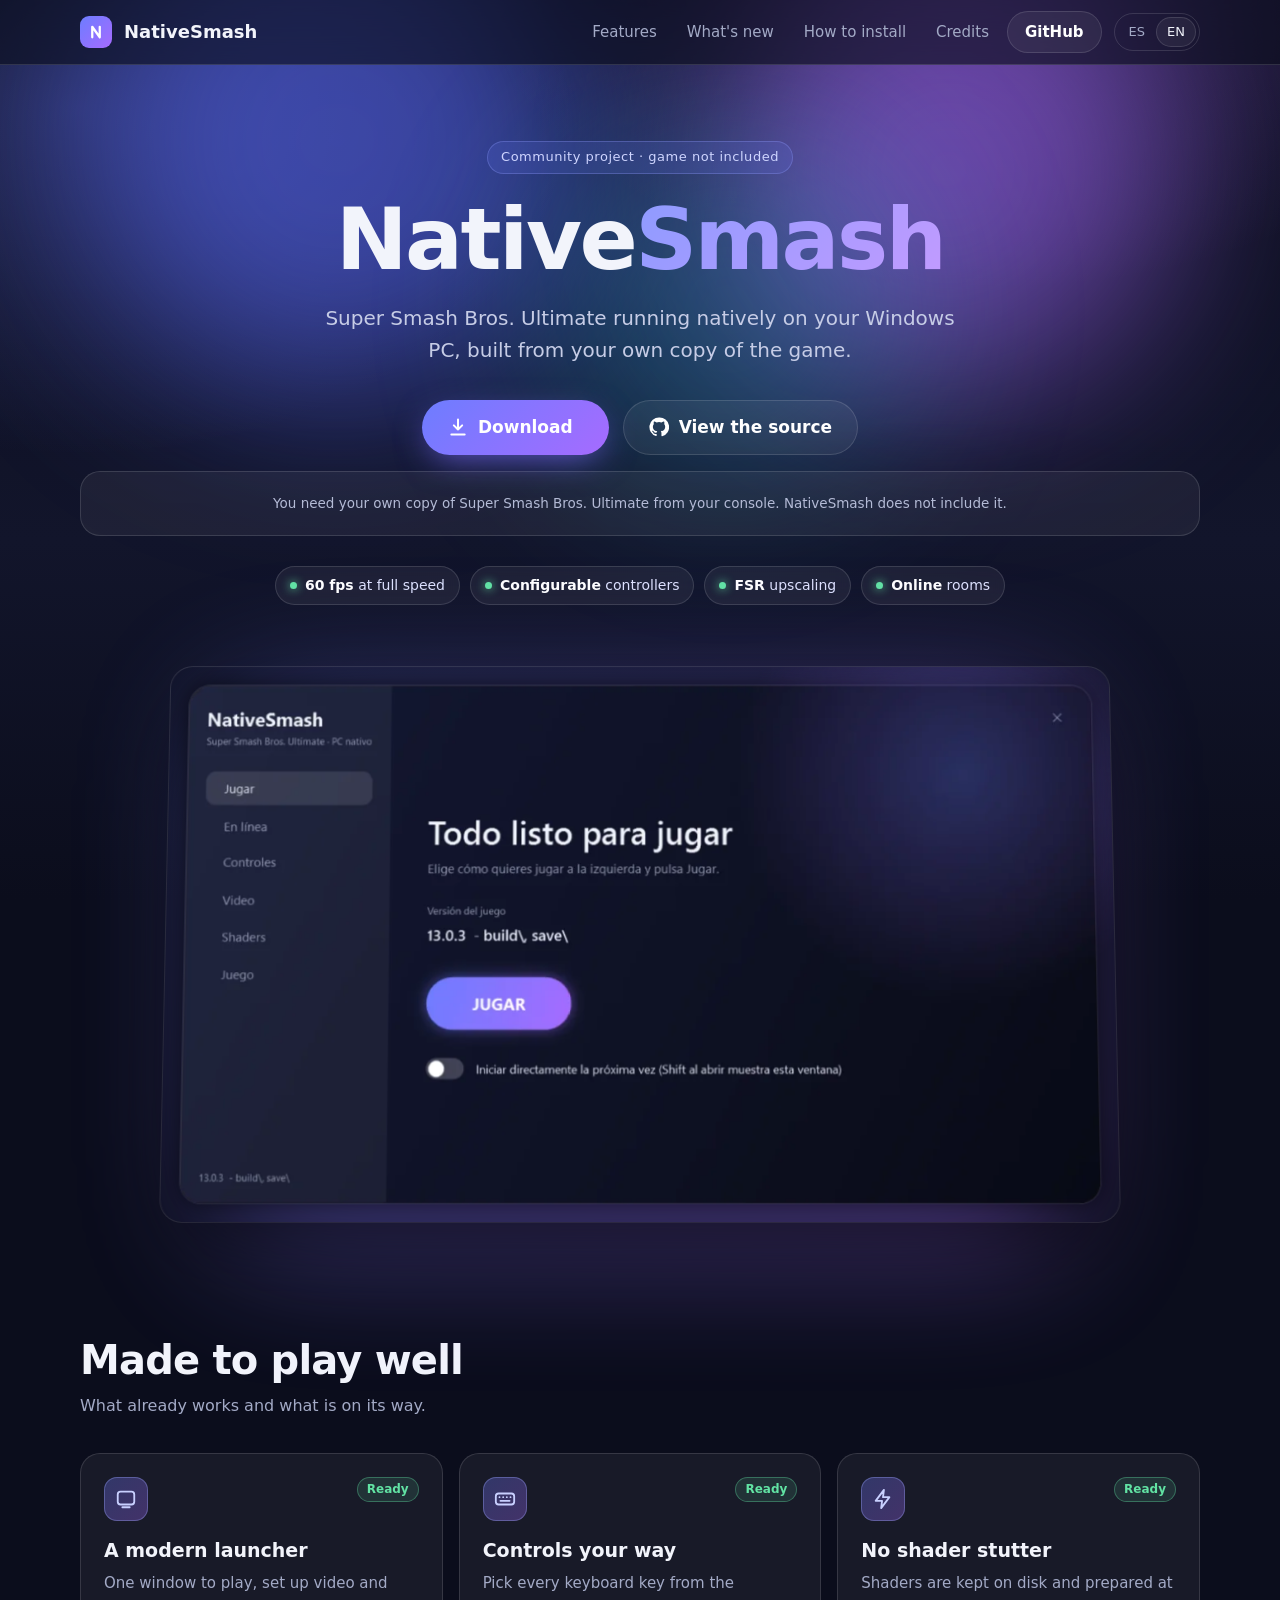
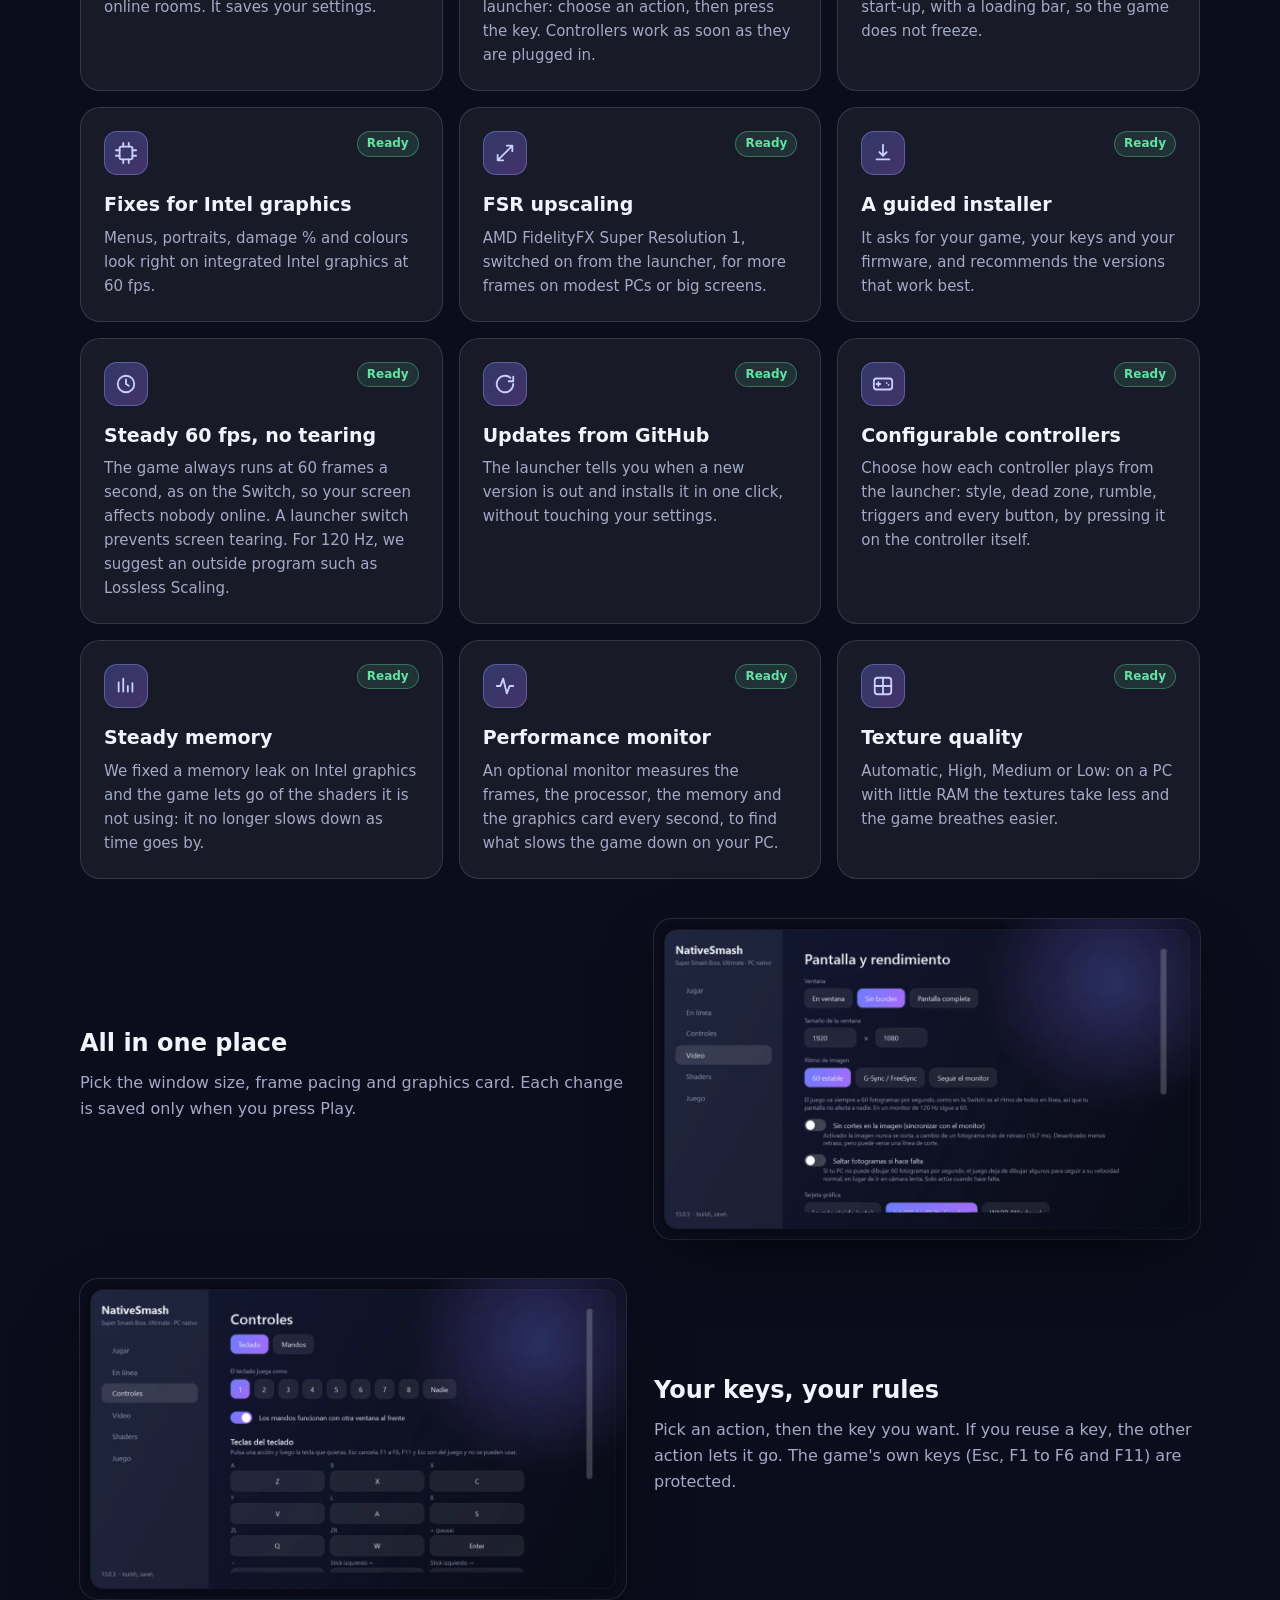
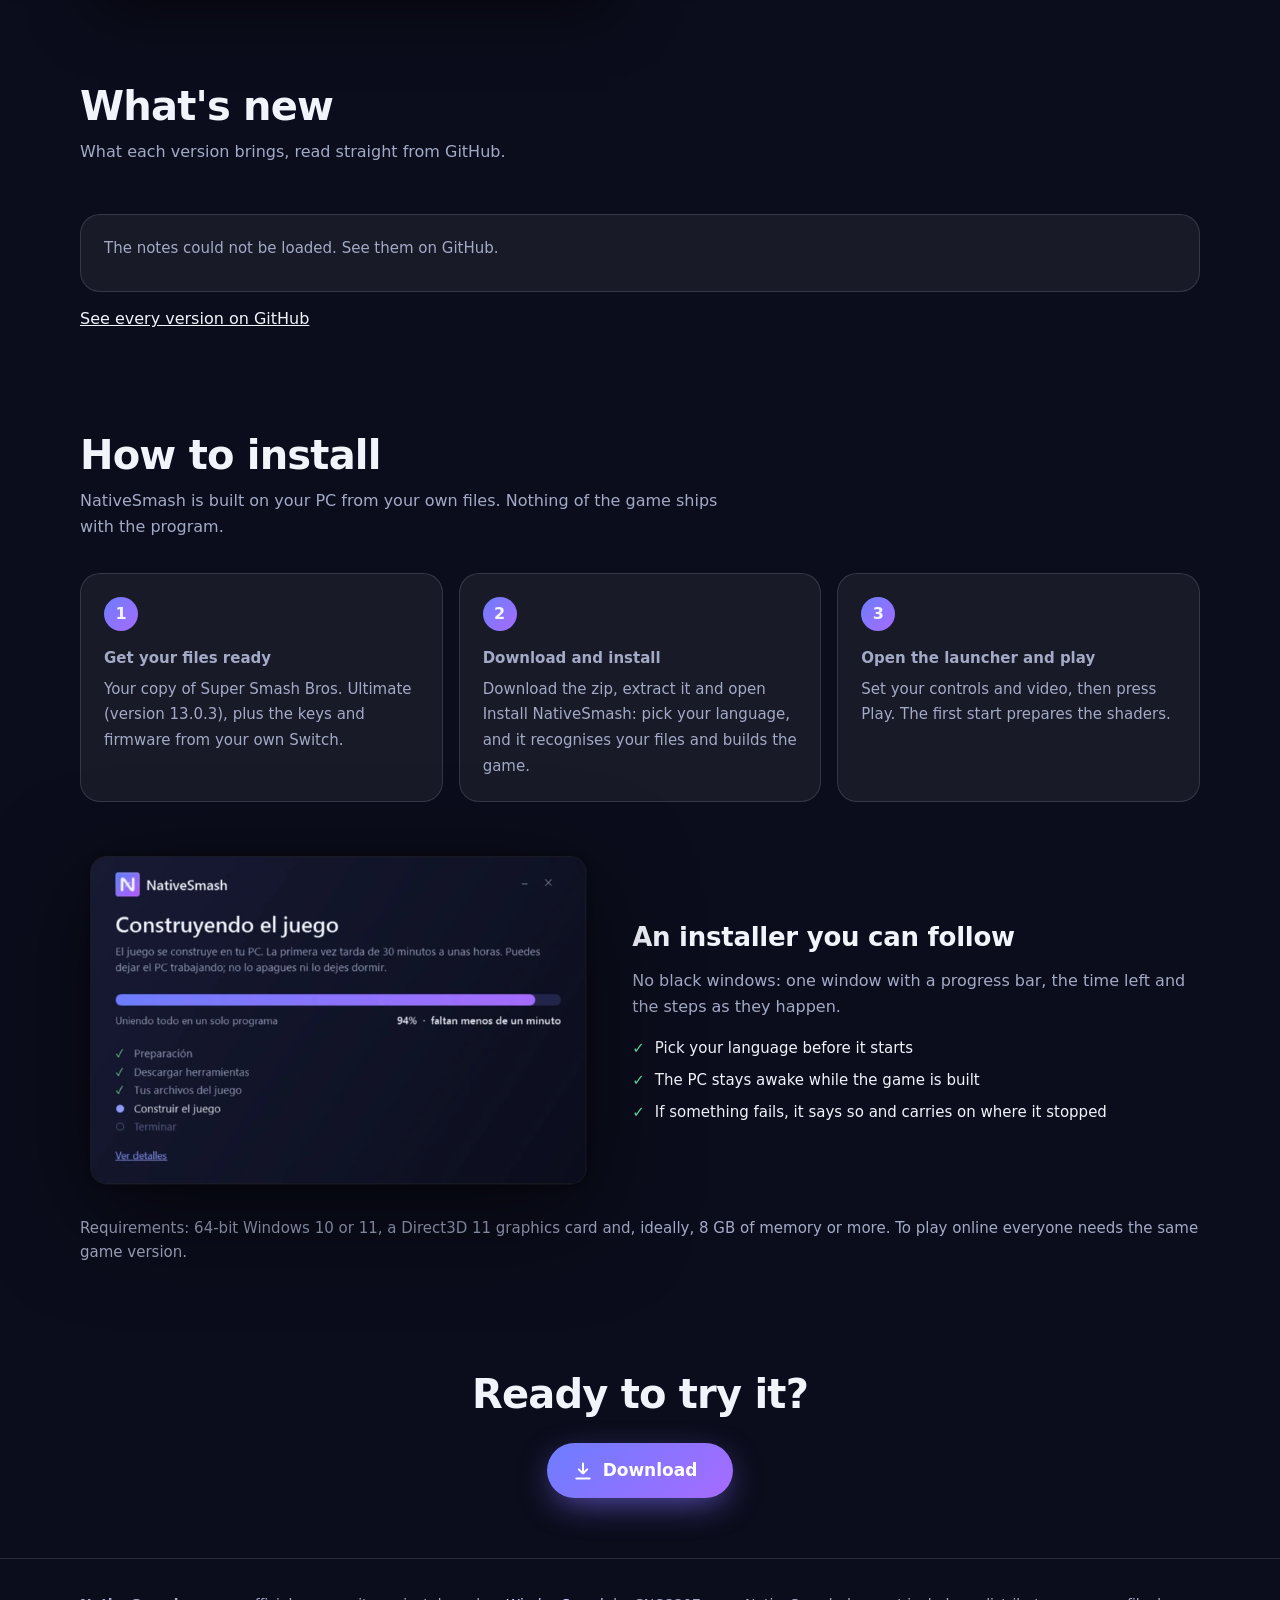
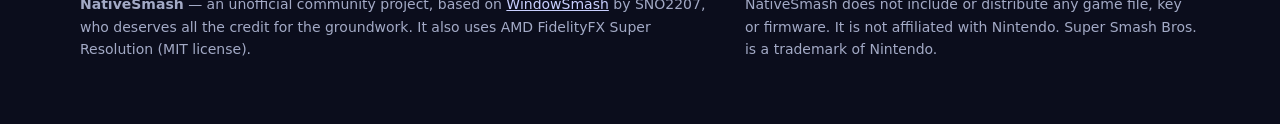
==== commit a62094be: "Site: moving glow behind the hero, feature chips, lifted cards, sections that come in on scroll, and" ====
--- a/index.html
+++ b/index.html
@@ -139,6 +139,46 @@
   .note code { background: rgba(255,255,255,.08); padding: 1px 6px; border-radius: 6px; font-size: 13px; color: var(--ink); }
   .note summary { cursor: pointer; font-weight: 600; font-size: 18px; }
   .note details[open] summary { margin-bottom: 10px; }
+  /* polish: a moving glow behind the hero, chips, lifted cards, scroll reveal, the installer's window */
+  .aurora { position: absolute; inset: 0 0 auto 0; height: 760px; overflow: hidden; z-index: -1; pointer-events: none;
+    -webkit-mask-image: linear-gradient(#000 55%, transparent); mask-image: linear-gradient(#000 55%, transparent); }
+  .aurora i { position: absolute; border-radius: 50%; filter: blur(90px); opacity: .55; will-change: transform; }
+  .aurora i:nth-child(1) { width: 520px; height: 520px; left: 6%; top: -120px; background: #5b6cff; animation: drift1 22s ease-in-out infinite alternate; }
+  .aurora i:nth-child(2) { width: 460px; height: 460px; right: 8%; top: -60px; background: #a66bff; animation: drift2 26s ease-in-out infinite alternate; }
+  .aurora i:nth-child(3) { width: 380px; height: 380px; left: 42%; top: 120px; background: #3ec6ff; opacity: .28; animation: drift3 30s ease-in-out infinite alternate; }
+  @keyframes drift1 { to { transform: translate(120px, 70px) scale(1.12); } }
+  @keyframes drift2 { to { transform: translate(-130px, 90px) scale(.92); } }
+  @keyframes drift3 { to { transform: translate(-90px, -40px) scale(1.2); } }
+  .hero .lead { color: #c6cce6; }
+  .hero .note { color: #b4bbd6; }
+  .chips { display: flex; flex-wrap: wrap; justify-content: center; gap: 10px; margin-top: 30px; }
+  .chip { display: inline-flex; align-items: center; gap: 8px; padding: 8px 15px; border-radius: 999px; font-size: 14px; color: #dfe3ff;
+    background: rgba(255,255,255,.06); box-shadow: inset 0 0 0 1px var(--edge); backdrop-filter: blur(6px); }
+  .chip b { color: #fff; }
+  .chip::before { content: ""; width: 7px; height: 7px; border-radius: 50%; background: var(--ok); box-shadow: 0 0 10px var(--ok); }
+  .shot { perspective: 1600px; }
+  .shot img { transform: rotateX(4deg); transform-origin: 50% 100%; transition: transform .6s cubic-bezier(.2,.7,.2,1); }
+  .shot:hover img { transform: rotateX(0deg) translateY(-4px); }
+  .card { transition: transform .22s ease, box-shadow .22s ease, background .22s ease; }
+  .card:hover { transform: translateY(-4px); background: rgba(255,255,255,.085); box-shadow: inset 0 0 0 1px rgba(160,170,255,.45), 0 18px 40px -22px rgba(109,125,255,.7); }
+  .steps li { transition: transform .22s ease; }
+  .steps li:hover { transform: translateY(-3px); }
+  .window { display: grid; grid-template-columns: minmax(0, 1fr) minmax(0, 1.1fr); gap: 36px; align-items: center; margin-top: 44px; }
+  .window img { width: 100%; height: auto; border-radius: 22px; display: block; filter: drop-shadow(0 28px 50px rgba(0,0,0,.6)); }
+  .window h3 { font-size: 26px; margin: 0 0 10px; letter-spacing: -.01em; }
+  .window p { color: var(--muted); margin: 0 0 12px; }
+  .window ul { list-style: none; padding: 0; margin: 16px 0 0; display: grid; gap: 8px; color: var(--ink); font-size: 15px; }
+  .window li::before { content: "\2713"; color: var(--ok); margin-right: 10px; font-weight: 700; }
+  html.js .reveal { opacity: 0; transform: translateY(26px); transition: opacity .7s ease, transform .7s cubic-bezier(.2,.7,.2,1); }
+  html.js .reveal.in { opacity: 1; transform: none; }
+  html.js .card.reveal.in, html.js .steps li.reveal.in { transition: opacity .7s ease, transform .22s ease, box-shadow .22s ease, background .22s ease; }
+  html.js .card.reveal.in:hover { transform: translateY(-4px); }
+  html.js .steps li.reveal.in:hover { transform: translateY(-3px); }
+  @media (max-width: 820px) { .window { grid-template-columns: 1fr; } .aurora { height: 620px; } .shot img { transform: none; } }
+  @media (prefers-reduced-motion: reduce) {
+    .aurora i { animation: none; } .shot img { transform: none; transition: none; }
+    html.js .reveal { opacity: 1; transform: none; transition: none; }
+  }
 </style>
 </head>
 <body>
@@ -161,6 +201,7 @@
 </header>
 
 <main id="top">
+  <div class="aurora" aria-hidden="true"><i></i><i></i><i></i></div>
   <div class="wrap hero">
     <span class="pill"><span data-l="es">Proyecto de la comunidad · sin el juego incluido</span><span data-l="en">Community project · game not included</span></span>
     <h1>Native<span>Smash</span></h1>
@@ -179,6 +220,12 @@
       </a>
     </div>
     <p class="note"><span data-l="es">Necesitas tu propia copia de Super Smash Bros. Ultimate, de tu consola. NativeSmash no la incluye.</span><span data-l="en">You need your own copy of Super Smash Bros. Ultimate from your console. NativeSmash does not include it.</span></p>
+    <div class="chips">
+      <span class="chip"><span data-l="es"><b>60 fps</b> al 100 % de velocidad</span><span data-l="en"><b>60 fps</b> at full speed</span></span>
+      <span class="chip"><span data-l="es">Mandos <b>configurables</b></span><span data-l="en"><b>Configurable</b> controllers</span></span>
+      <span class="chip"><span data-l="es">Escalado <b>FSR</b></span><span data-l="en"><b>FSR</b> upscaling</span></span>
+      <span class="chip"><span data-l="es">Salas <b>en línea</b></span><span data-l="en"><b>Online</b> rooms</span></span>
+    </div>
     <div class="shot"><img src="img/launcher-play.webp" width="1160" height="680" alt="El launcher de NativeSmash, en la página Jugar"></div>
   </div>
 
@@ -267,6 +314,18 @@
       <li><b><span data-l="es">Descarga e instala</span><span data-l="en">Download and install</span></b><span><span data-l="es">Baja el zip, extráelo y abre Install NativeSmash: elige tu idioma, reconoce tus archivos y construye el juego.</span><span data-l="en">Download the zip, extract it and open Install NativeSmash: pick your language, and it recognises your files and builds the game.</span></span></li>
       <li><b><span data-l="es">Abre el launcher y juega</span><span data-l="en">Open the launcher and play</span></b><span><span data-l="es">Ajusta tus controles y el video, y pulsa Jugar. Al primer arranque se preparan los shaders.</span><span data-l="en">Set your controls and video, then press Play. The first start prepares the shaders.</span></span></li>
     </ol>
+    <div class="window reveal">
+      <img src="img/installer-progress.webp" width="720" height="485" alt="La ventana del instalador de NativeSmash, con su barra de progreso" loading="lazy">
+      <div>
+        <h3><span data-l="es">Un instalador que se deja ver</span><span data-l="en">An installer you can follow</span></h3>
+        <p><span data-l="es">Nada de ventanas negras: una sola ventana con una barra de progreso, el tiempo que falta y los pasos que van haciéndose.</span><span data-l="en">No black windows: one window with a progress bar, the time left and the steps as they happen.</span></p>
+        <ul>
+          <li><span data-l="es">Elige tu idioma antes de empezar</span><span data-l="en">Pick your language before it starts</span></li>
+          <li><span data-l="es">El PC no se duerme mientras construye el juego</span><span data-l="en">The PC stays awake while the game is built</span></li>
+          <li><span data-l="es">Si algo falla, lo dice claro y sigue donde se quedó</span><span data-l="en">If something fails, it says so and carries on where it stopped</span></li>
+        </ul>
+      </div>
+    </div>
     <p class="req"><span data-l="es">Requisitos: Windows 10 u 11 de 64 bits, una tarjeta gráfica compatible con Direct3D 11 y, mejor, 8 GB de memoria o más. Para jugar en línea todos deben tener la misma versión del juego.</span><span data-l="en">Requirements: 64-bit Windows 10 or 11, a Direct3D 11 graphics card and, ideally, 8 GB of memory or more. To play online everyone needs the same game version.</span></p>
   </div></section>
 
@@ -291,6 +350,19 @@
 </div></footer>
 
 <script>
+  (function () {
+    /* sections come in as they are scrolled to; without JavaScript, or with reduced motion, everything is simply there */
+    var root = document.documentElement;
+    if (!('IntersectionObserver' in window) || (window.matchMedia && matchMedia('(prefers-reduced-motion: reduce)').matches)) return;
+    var items = document.querySelectorAll('.reveal, .card, .steps li, .two, .note, h2');
+    items.forEach(function (el) { el.classList.add('reveal'); });
+    root.classList.add('js');
+    var io = new IntersectionObserver(function (entries) {
+      entries.forEach(function (e) { if (e.isIntersecting) { e.target.classList.add('in'); io.unobserve(e.target); } });
+    }, { rootMargin: '0px 0px -8% 0px', threshold: 0.08 });
+    items.forEach(function (el) { io.observe(el); });
+    setTimeout(function () { items.forEach(function (el) { el.classList.add('in'); }); }, 6000);   /* (a safety net) */
+  })();
   (function () {
     var buttons = document.querySelectorAll('.lang button');
     function set(l) {
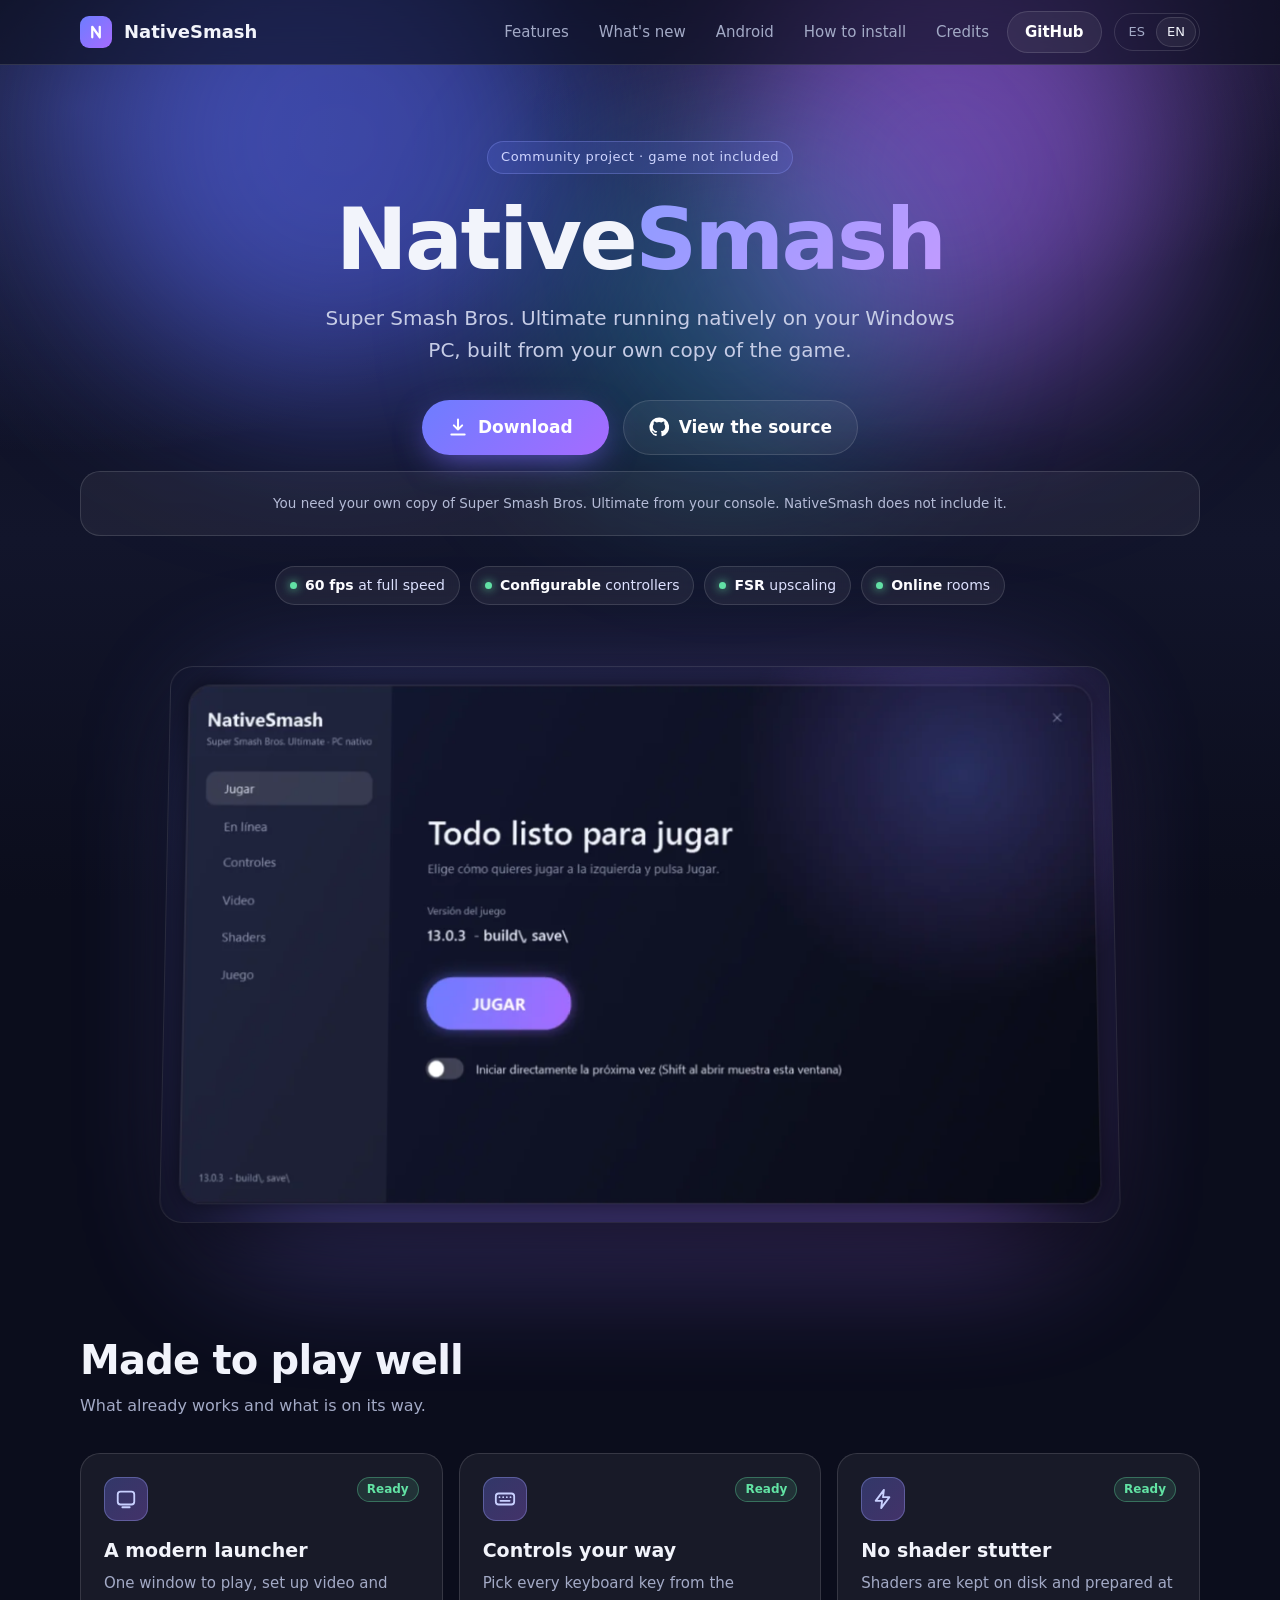
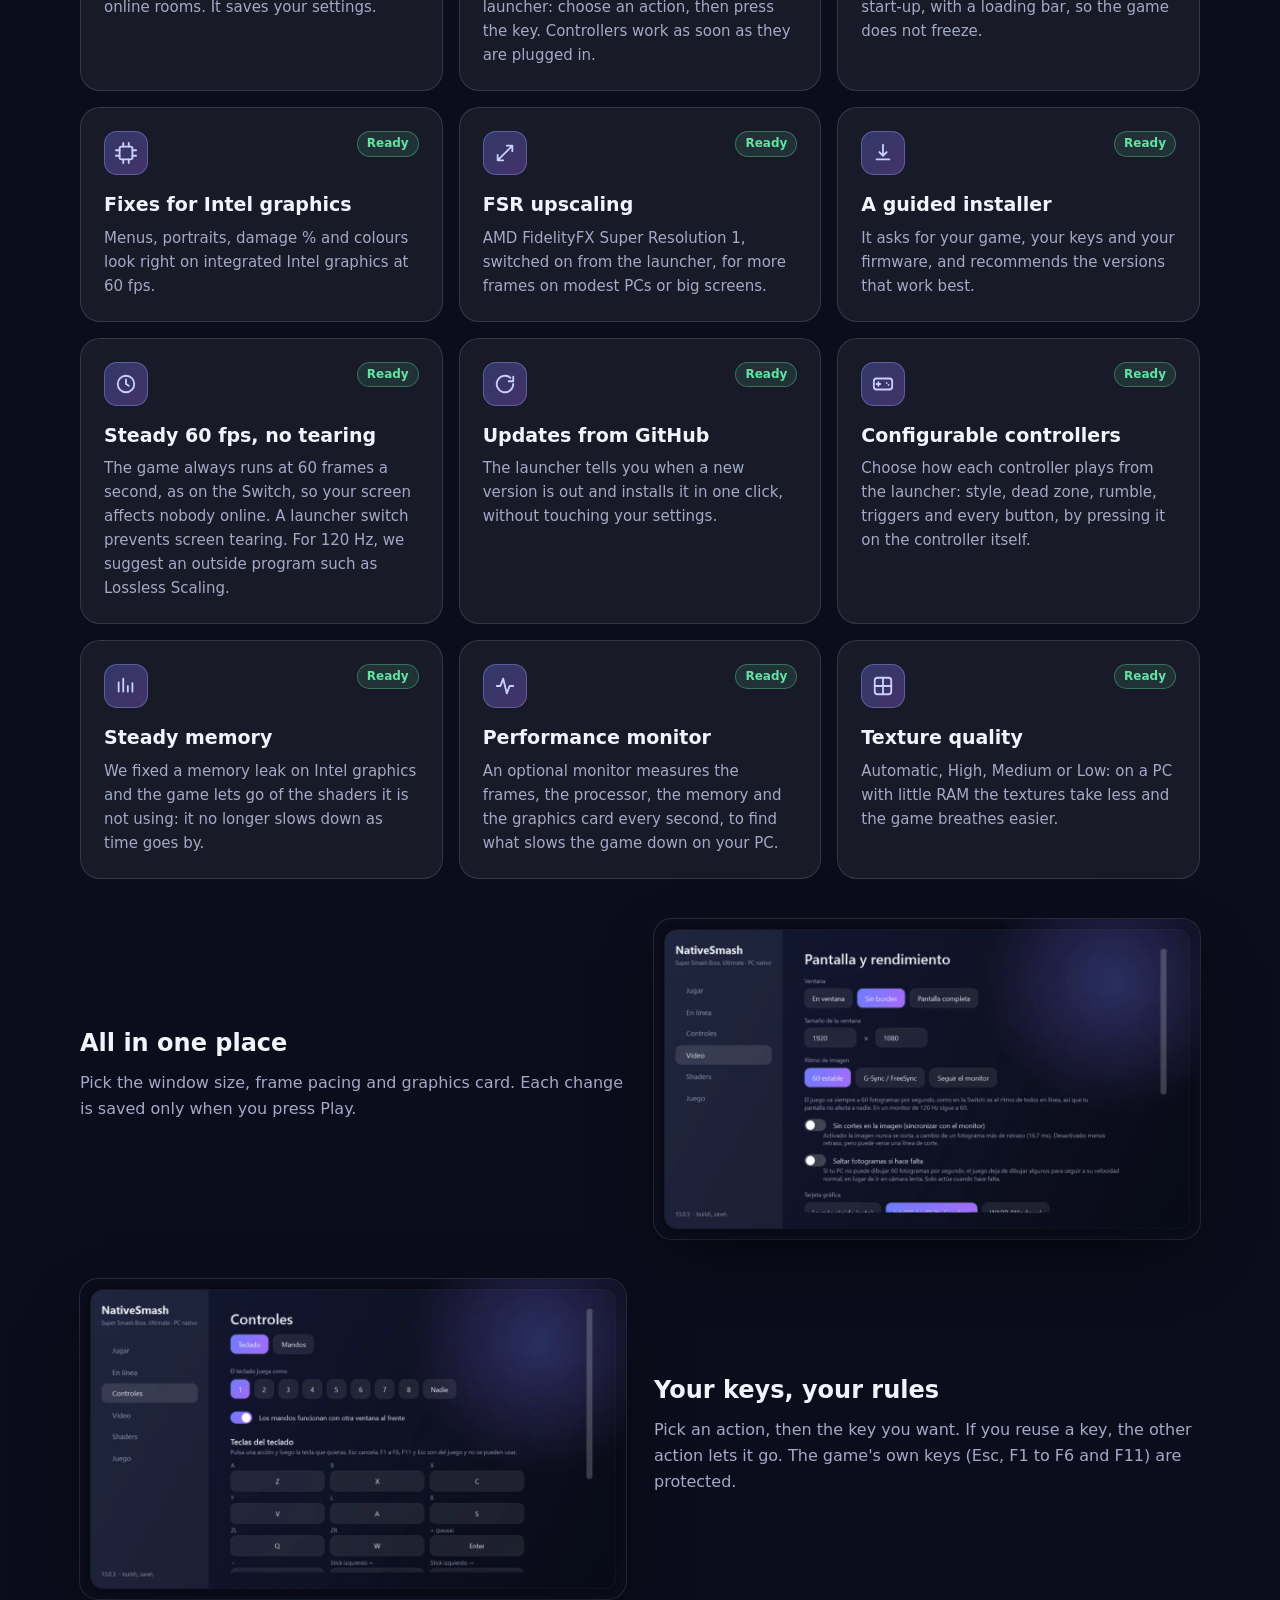
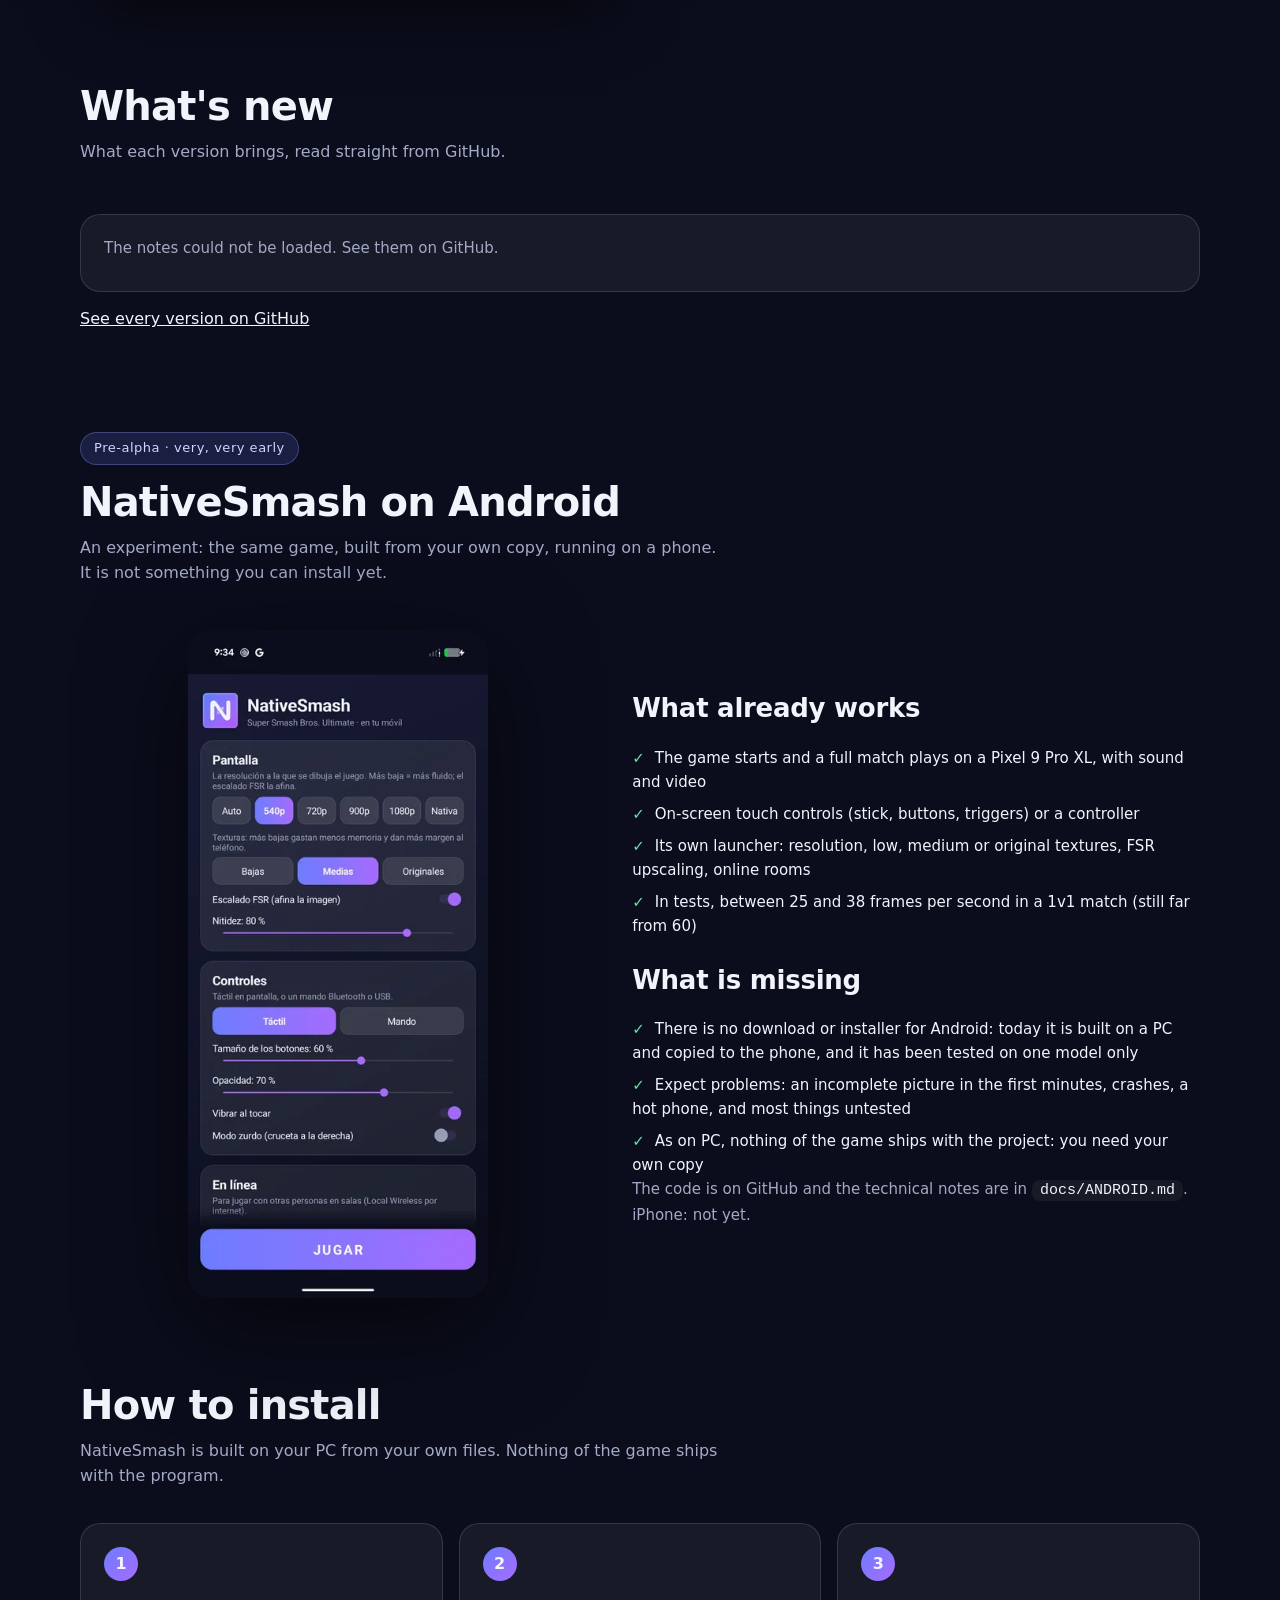
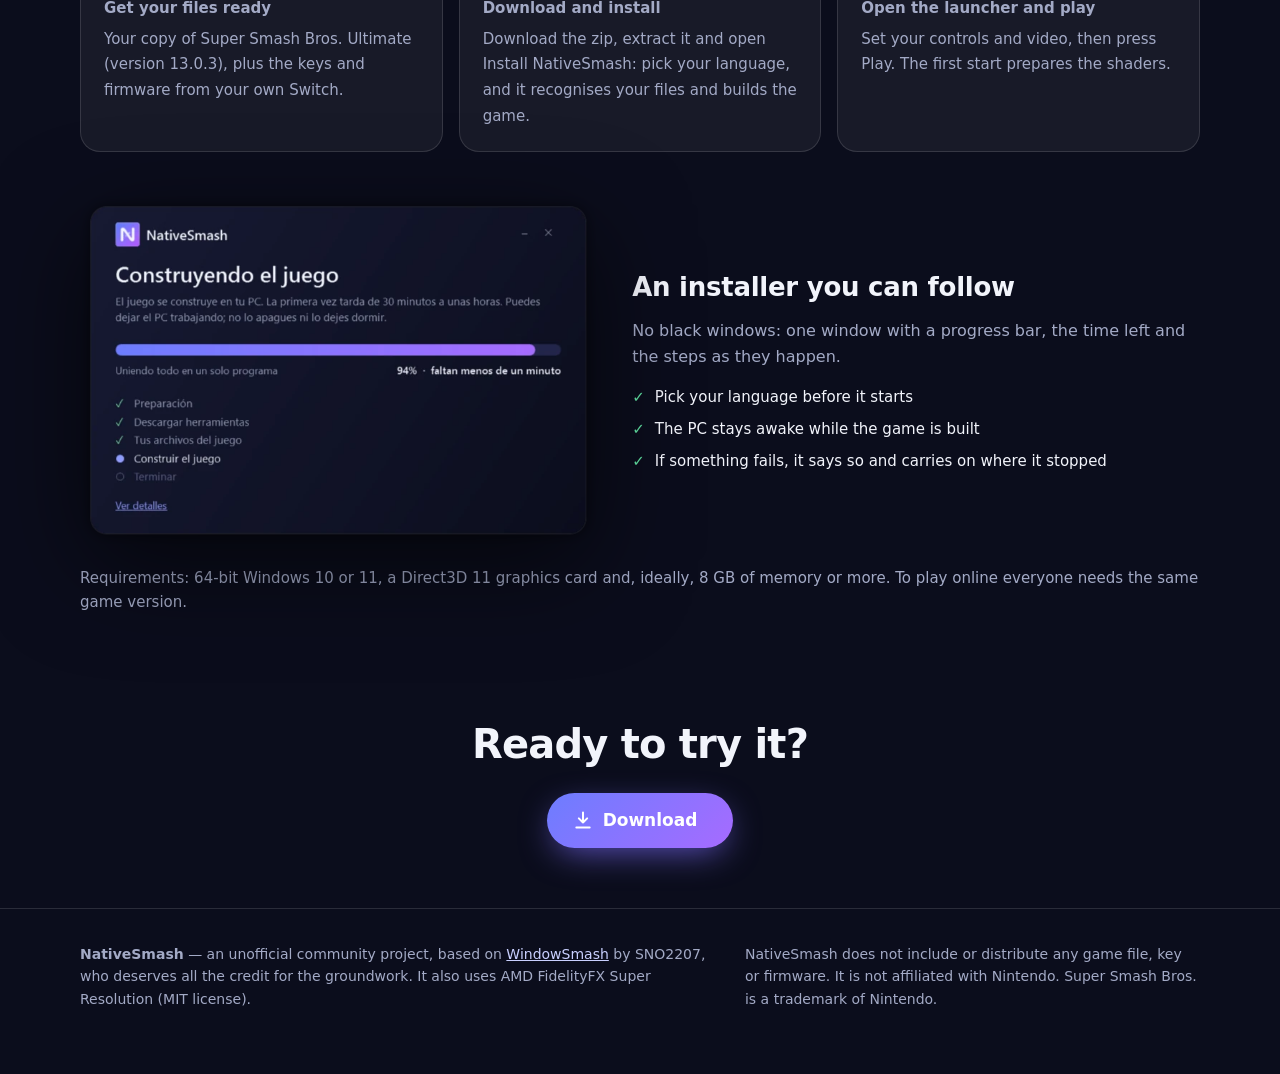
==== commit b85a4865: "Site and README: Android pre-alpha section (very early, no download), redesigned page Co-Authored-By" ====
--- a/index.html
+++ b/index.html
@@ -189,6 +189,7 @@
     <nav>
       <a class="link" href="#funciones"><span data-l="es">Funciones</span><span data-l="en">Features</span></a>
       <a class="link" href="#novedades"><span data-l="es">Novedades</span><span data-l="en">What's new</span></a>
+      <a class="link" href="#android"><span data-l="es">Android</span><span data-l="en">Android</span></a>
       <a class="link" href="#instalar"><span data-l="es">Cómo se instala</span><span data-l="en">How to install</span></a>
       <a class="link" href="#creditos"><span data-l="es">Créditos</span><span data-l="en">Credits</span></a>
       <a class="btn soft" style="padding:9px 18px;font-size:15px" href="https://github.com/gomeztorressandygabriel-cloud/NativeSmash" rel="noopener">GitHub</a>
@@ -304,6 +305,31 @@
     <p class="sub"><span data-l="es">Lo que trae cada versión, leído directamente de GitHub.</span><span data-l="en">What each version brings, read straight from GitHub.</span></p>
     <div class="notes" id="notes"><div class="note"><p><span data-l="es">Cargando las novedades…</span><span data-l="en">Loading what's new…</span></p></div></div>
     <p style="margin-top:14px"><a href="https://github.com/gomeztorressandygabriel-cloud/NativeSmash/releases" rel="noopener"><span data-l="es">Ver todas las versiones en GitHub</span><span data-l="en">See every version on GitHub</span></a></p>
+  </div></section>
+
+  <section id="android"><div class="wrap">
+    <span class="pill"><span data-l="es">Pre-alfa · muy, muy temprano</span><span data-l="en">Pre-alpha · very, very early</span></span>
+    <h2 style="margin-top:14px"><span data-l="es">NativeSmash en Android</span><span data-l="en">NativeSmash on Android</span></h2>
+    <p class="sub"><span data-l="es">Un experimento: el mismo juego, construido a partir de tu propia copia, corriendo en un teléfono. Todavía no es algo que puedas instalar.</span><span data-l="en">An experiment: the same game, built from your own copy, running on a phone. It is not something you can install yet.</span></p>
+    <div class="window reveal">
+      <img src="img/android-launcher.webp" width="380" height="846" alt="El launcher de NativeSmash en un teléfono Android" loading="lazy" style="max-width:300px;margin:0 auto">
+      <div>
+        <h3><span data-l="es">Lo que ya funciona</span><span data-l="en">What already works</span></h3>
+        <ul>
+          <li><span data-l="es">El juego arranca y se juega un combate completo en un Pixel 9 Pro XL, con sonido y video</span><span data-l="en">The game starts and a full match plays on a Pixel 9 Pro XL, with sound and video</span></li>
+          <li><span data-l="es">Controles táctiles en pantalla (stick, botones, gatillos) o un mando</span><span data-l="en">On-screen touch controls (stick, buttons, triggers) or a controller</span></li>
+          <li><span data-l="es">Un launcher propio: resolución, texturas bajas, medias u originales, escalado FSR, salas en línea</span><span data-l="en">Its own launcher: resolution, low, medium or original textures, FSR upscaling, online rooms</span></li>
+          <li><span data-l="es">En las pruebas, entre 25 y 38 cuadros por segundo en un combate de 1 contra 1 (aún lejos de 60)</span><span data-l="en">In tests, between 25 and 38 frames per second in a 1v1 match (still far from 60)</span></li>
+        </ul>
+        <h3 style="margin-top:22px"><span data-l="es">Lo que falta</span><span data-l="en">What is missing</span></h3>
+        <ul>
+          <li><span data-l="es">No hay descarga ni instalador para Android: hoy se construye en un PC y se copia al teléfono, y solo lo he probado en un modelo</span><span data-l="en">There is no download or installer for Android: today it is built on a PC and copied to the phone, and it has been tested on one model only</span></li>
+          <li><span data-l="es">Fallos esperables: imagen incompleta en los primeros minutos, cierres inesperados, el teléfono se calienta, y casi todo sin probar</span><span data-l="en">Expect problems: an incomplete picture in the first minutes, crashes, a hot phone, and most things untested</span></li>
+          <li><span data-l="es">Como en el PC, nada del juego viaja con el proyecto: necesitas tu propia copia</span><span data-l="en">As on PC, nothing of the game ships with the project: you need your own copy</span></li>
+        </ul>
+        <p class="req"><span data-l="es">El código está en GitHub y las notas técnicas, en <code>docs/ANDROID.md</code>. iPhone: aún no.</span><span data-l="en">The code is on GitHub and the technical notes are in <code>docs/ANDROID.md</code>. iPhone: not yet.</span></p>
+      </div>
+    </div>
   </div></section>
 
   <section id="instalar"><div class="wrap">
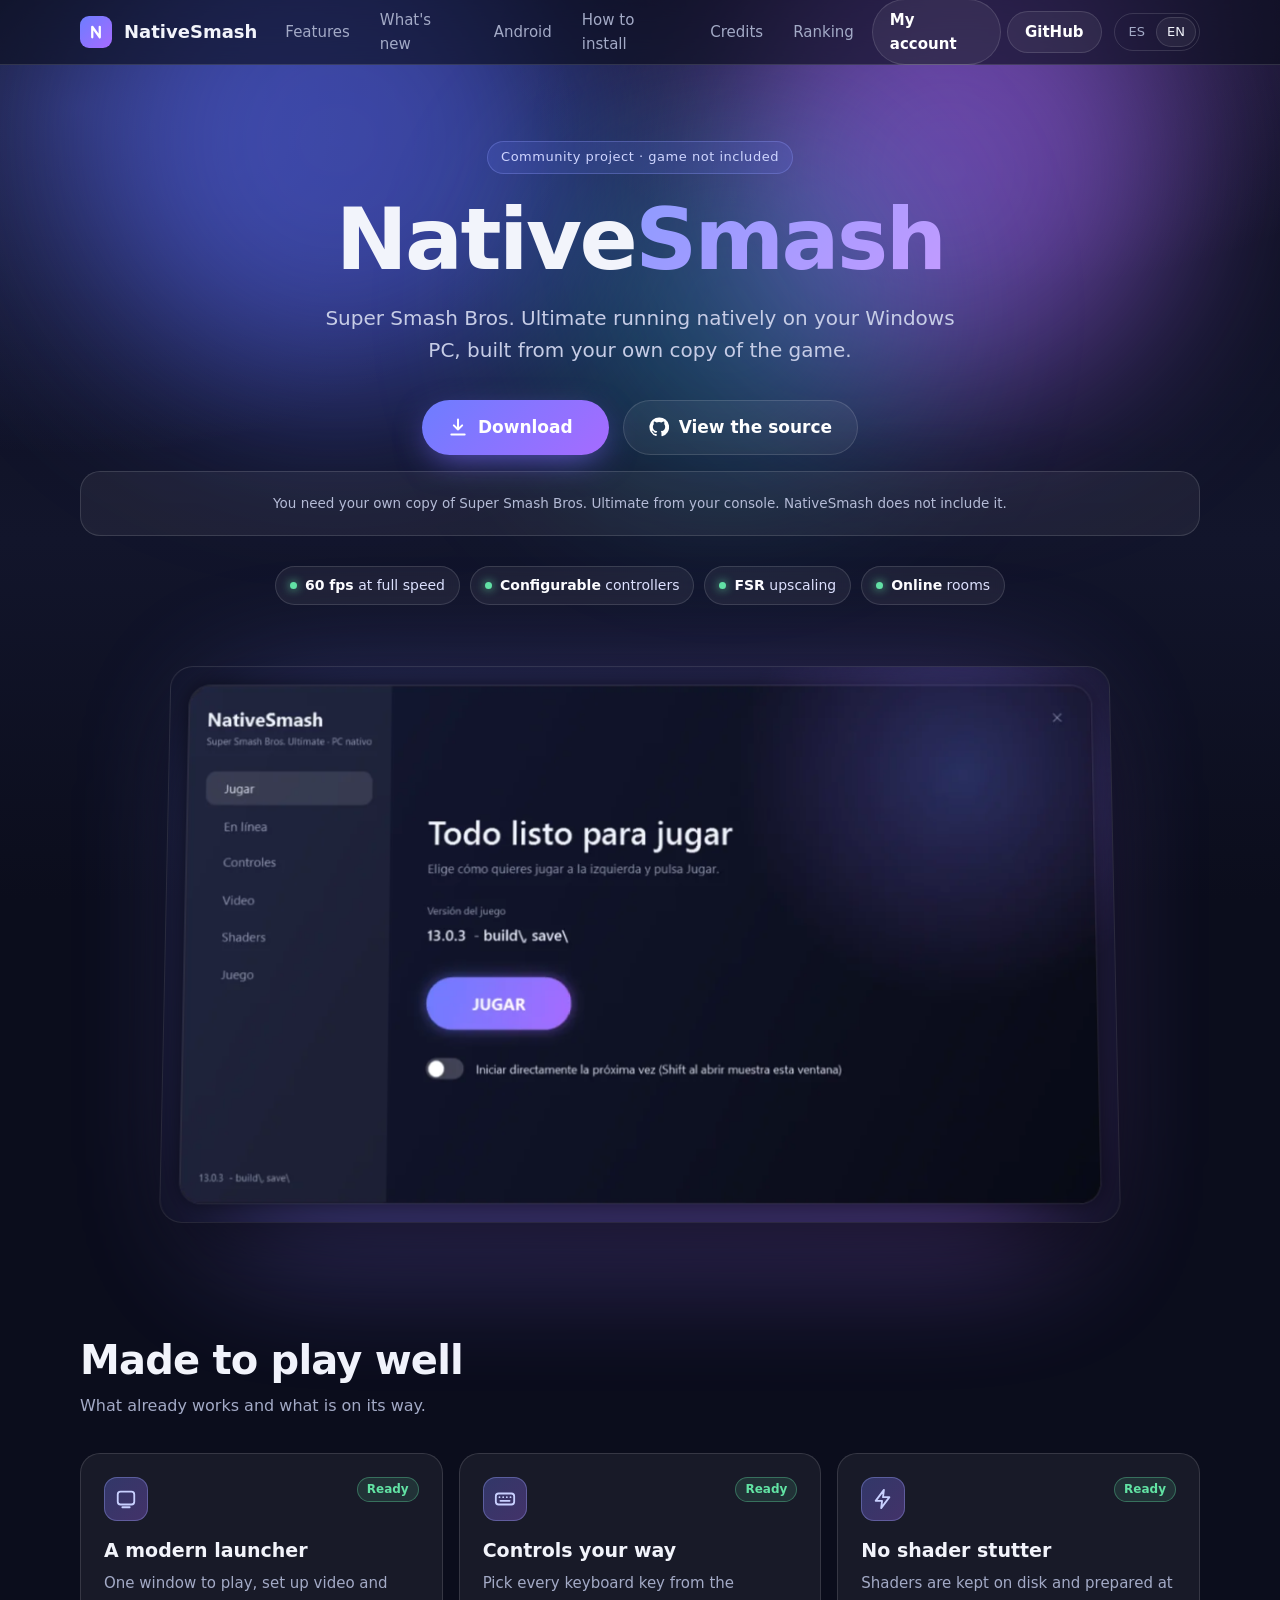
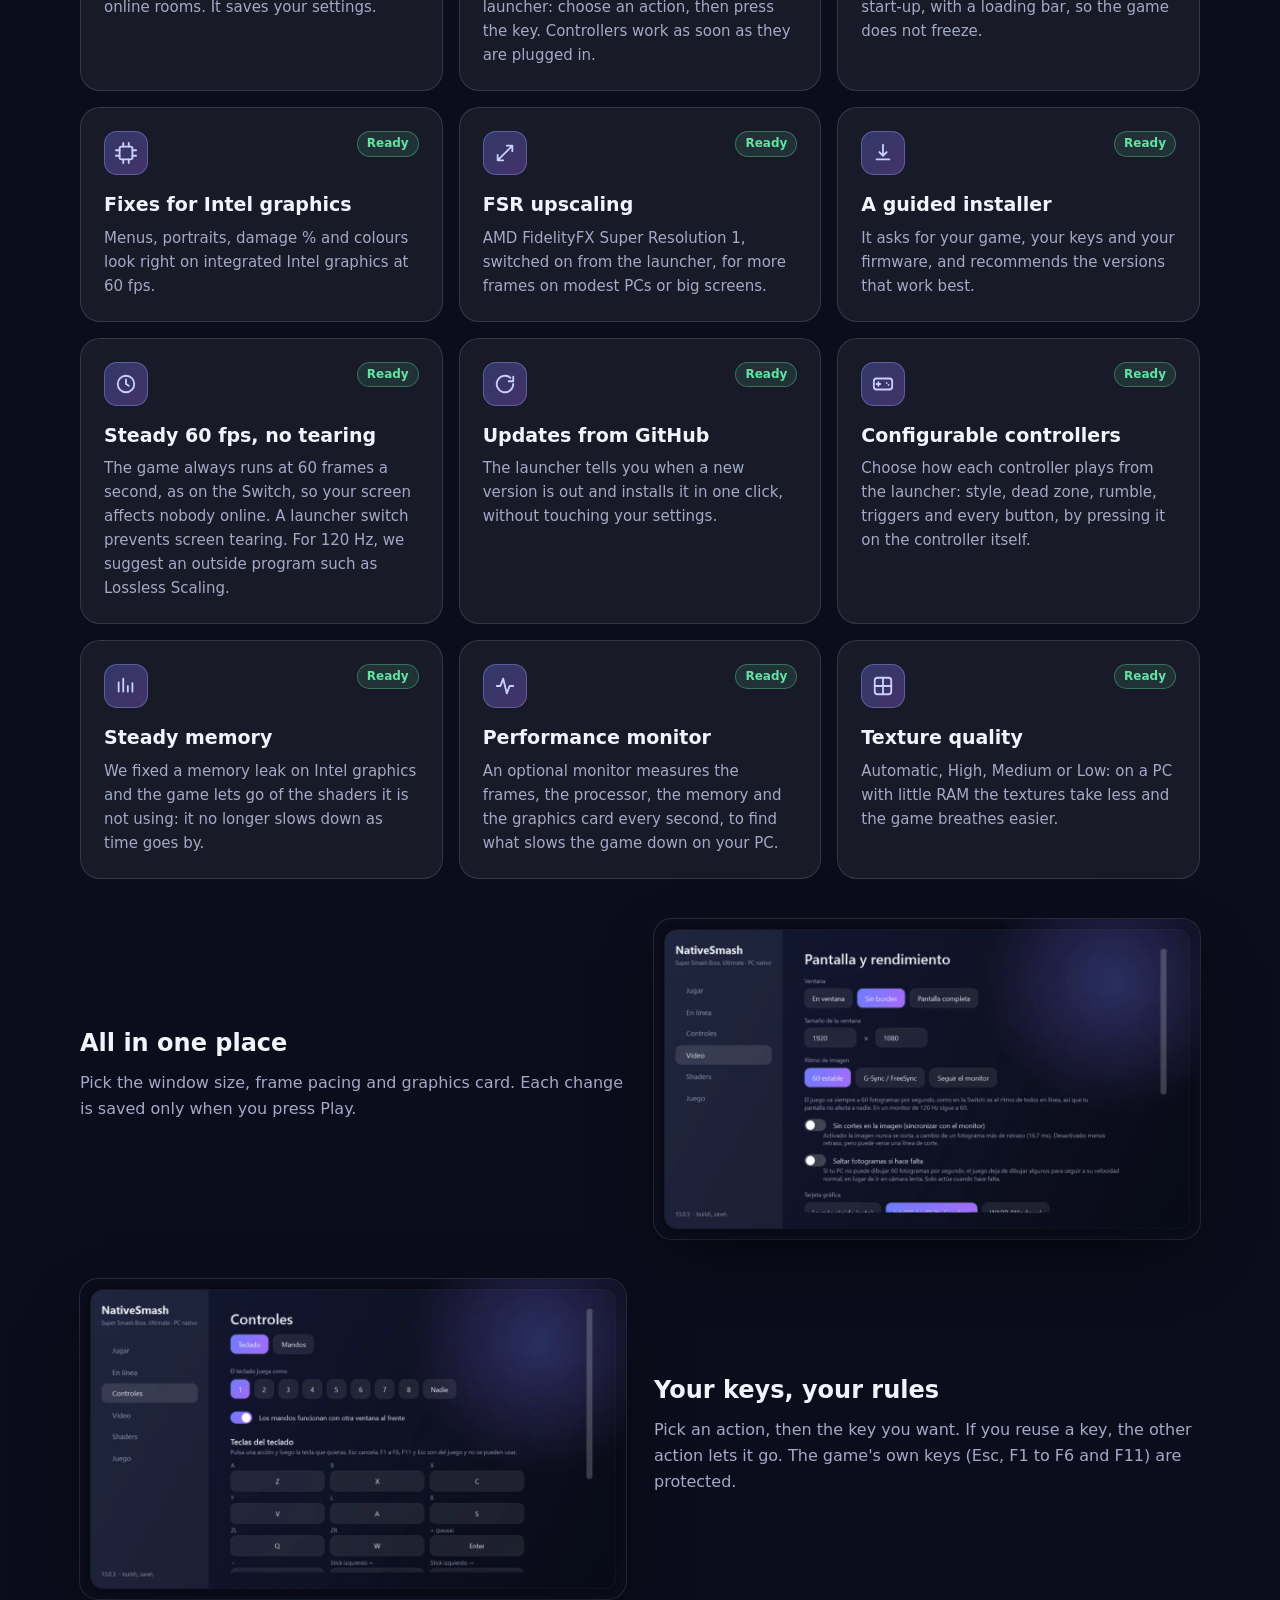
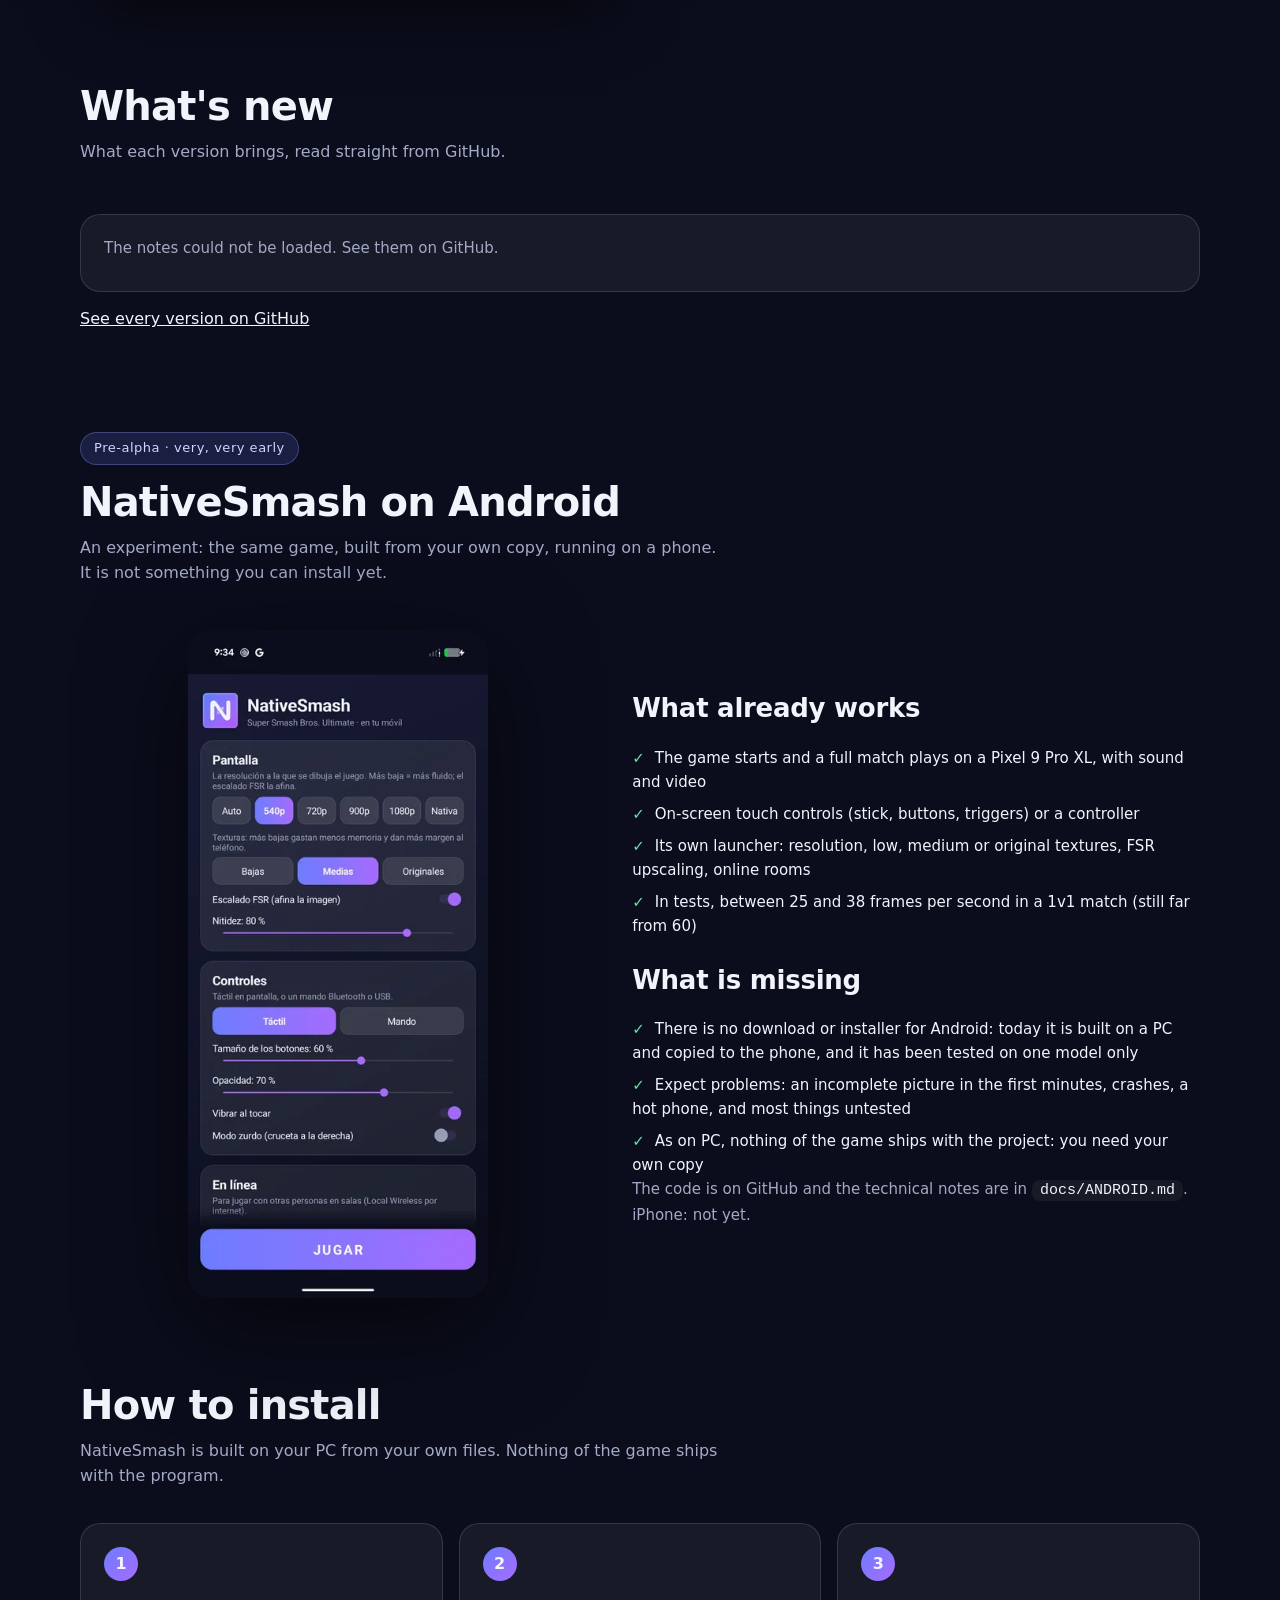
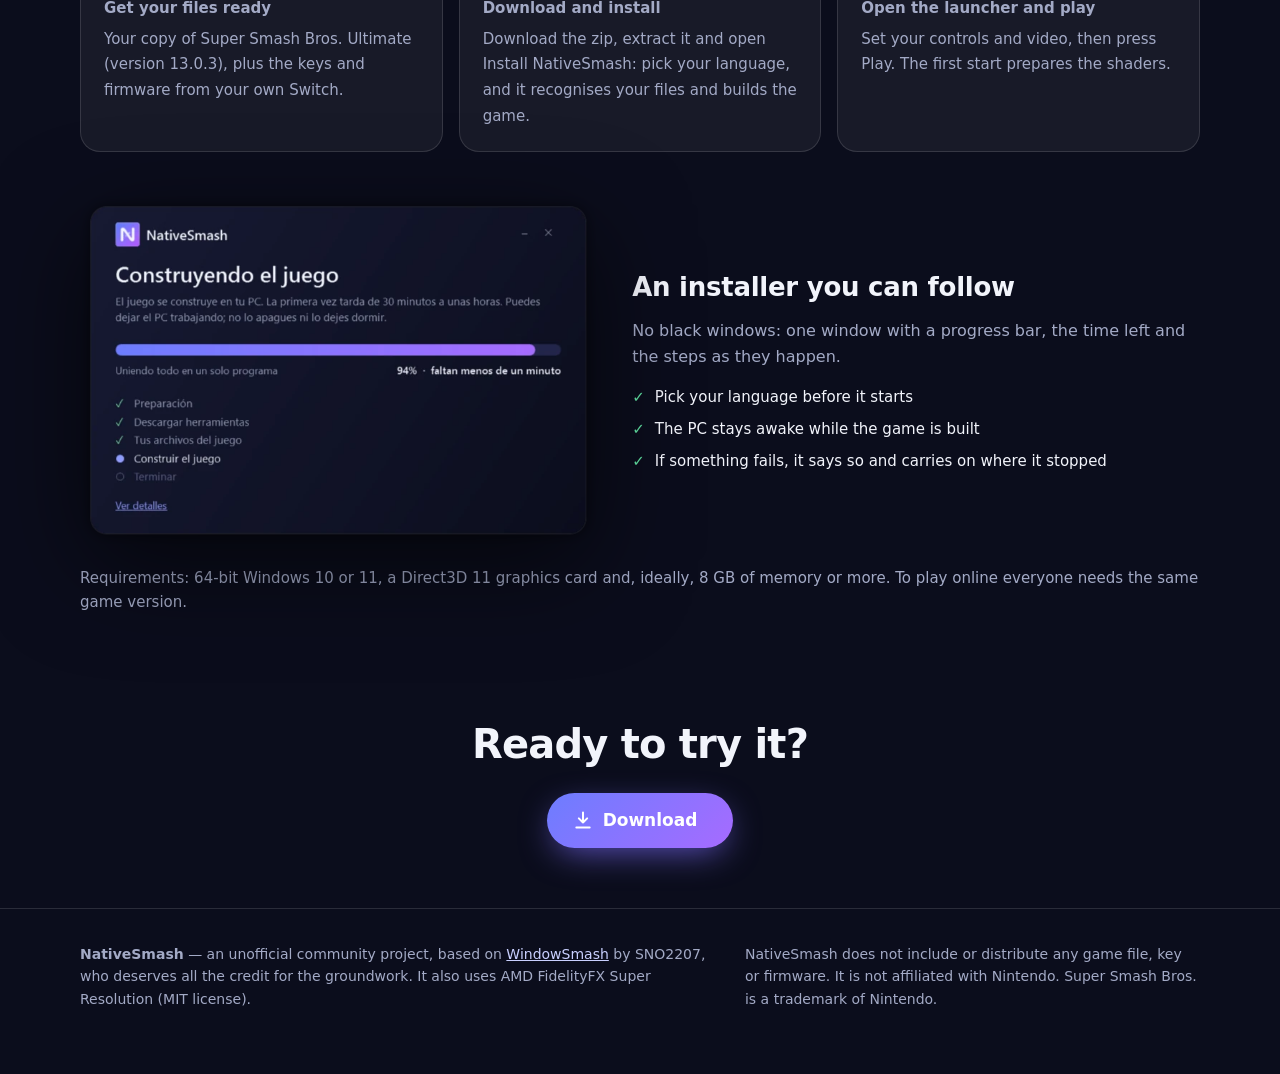
==== commit e82528cf: "Site: an account page (sign up with a player name, sign in, the player's card with division and poin" ====
--- a/index.html
+++ b/index.html
@@ -21,6 +21,7 @@
     --soon: #ffc56b;
   }
   * { box-sizing: border-box; }
+  [hidden] { display: none !important; }
   html { scroll-behavior: smooth; }
   body {
     margin: 0; color: var(--ink); background: var(--bg); overflow-x: hidden;
@@ -192,6 +193,8 @@
       <a class="link" href="#android"><span data-l="es">Android</span><span data-l="en">Android</span></a>
       <a class="link" href="#instalar"><span data-l="es">Cómo se instala</span><span data-l="en">How to install</span></a>
       <a class="link" href="#creditos"><span data-l="es">Créditos</span><span data-l="en">Credits</span></a>
+      <a class="link" href="ranking.html"><span data-l="es">Ranking</span><span data-l="en">Ranking</span></a>
+      <a class="btn soft" style="padding:9px 18px;font-size:15px" href="cuenta.html"><span data-l="es">Mi cuenta</span><span data-l="en">My account</span></a>
       <a class="btn soft" style="padding:9px 18px;font-size:15px" href="https://github.com/gomeztorressandygabriel-cloud/NativeSmash" rel="noopener">GitHub</a>
       <div class="lang" role="group" aria-label="Idioma / Language">
         <button type="button" data-set="es" aria-pressed="true">ES</button>
@@ -222,6 +225,7 @@
     </div>
     <p class="note"><span data-l="es">Necesitas tu propia copia de Super Smash Bros. Ultimate, de tu consola. NativeSmash no la incluye.</span><span data-l="en">You need your own copy of Super Smash Bros. Ultimate from your console. NativeSmash does not include it.</span></p>
     <div class="chips">
+      <a class="chip" href="cuenta.html" style="text-decoration:none" data-online-box hidden><span data-l="es"><b data-online>0</b> jugadores en línea ahora</span><span data-l="en"><b data-online>0</b> players online now</span></a>
       <span class="chip"><span data-l="es"><b>60 fps</b> al 100 % de velocidad</span><span data-l="en"><b>60 fps</b> at full speed</span></span>
       <span class="chip"><span data-l="es">Mandos <b>configurables</b></span><span data-l="en"><b>Configurable</b> controllers</span></span>
       <span class="chip"><span data-l="es">Escalado <b>FSR</b></span><span data-l="en"><b>FSR</b> upscaling</span></span>
@@ -467,5 +471,7 @@
       });
   })();
 </script>
+<script src="players.js"></script>
+<script>NS.showOnline(); setInterval(NS.showOnline, 30000);</script>
 </body>
 </html>
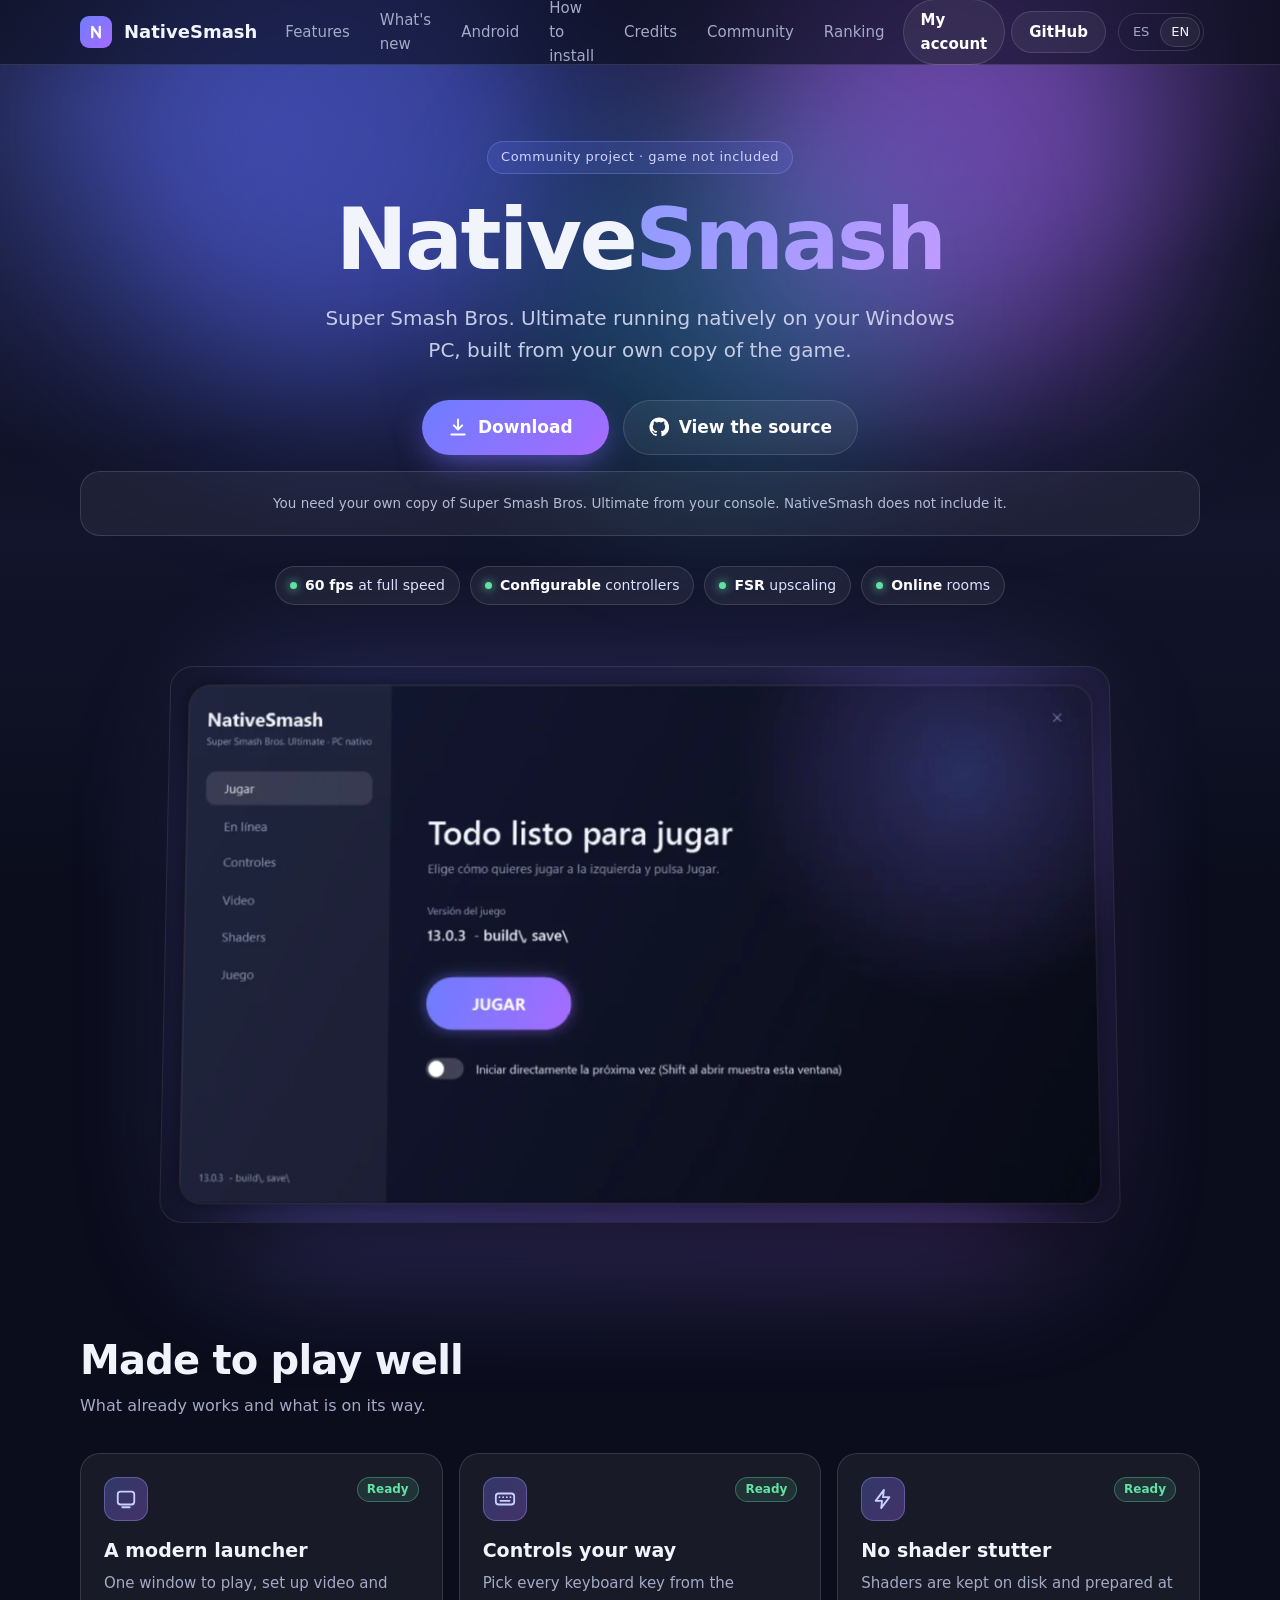
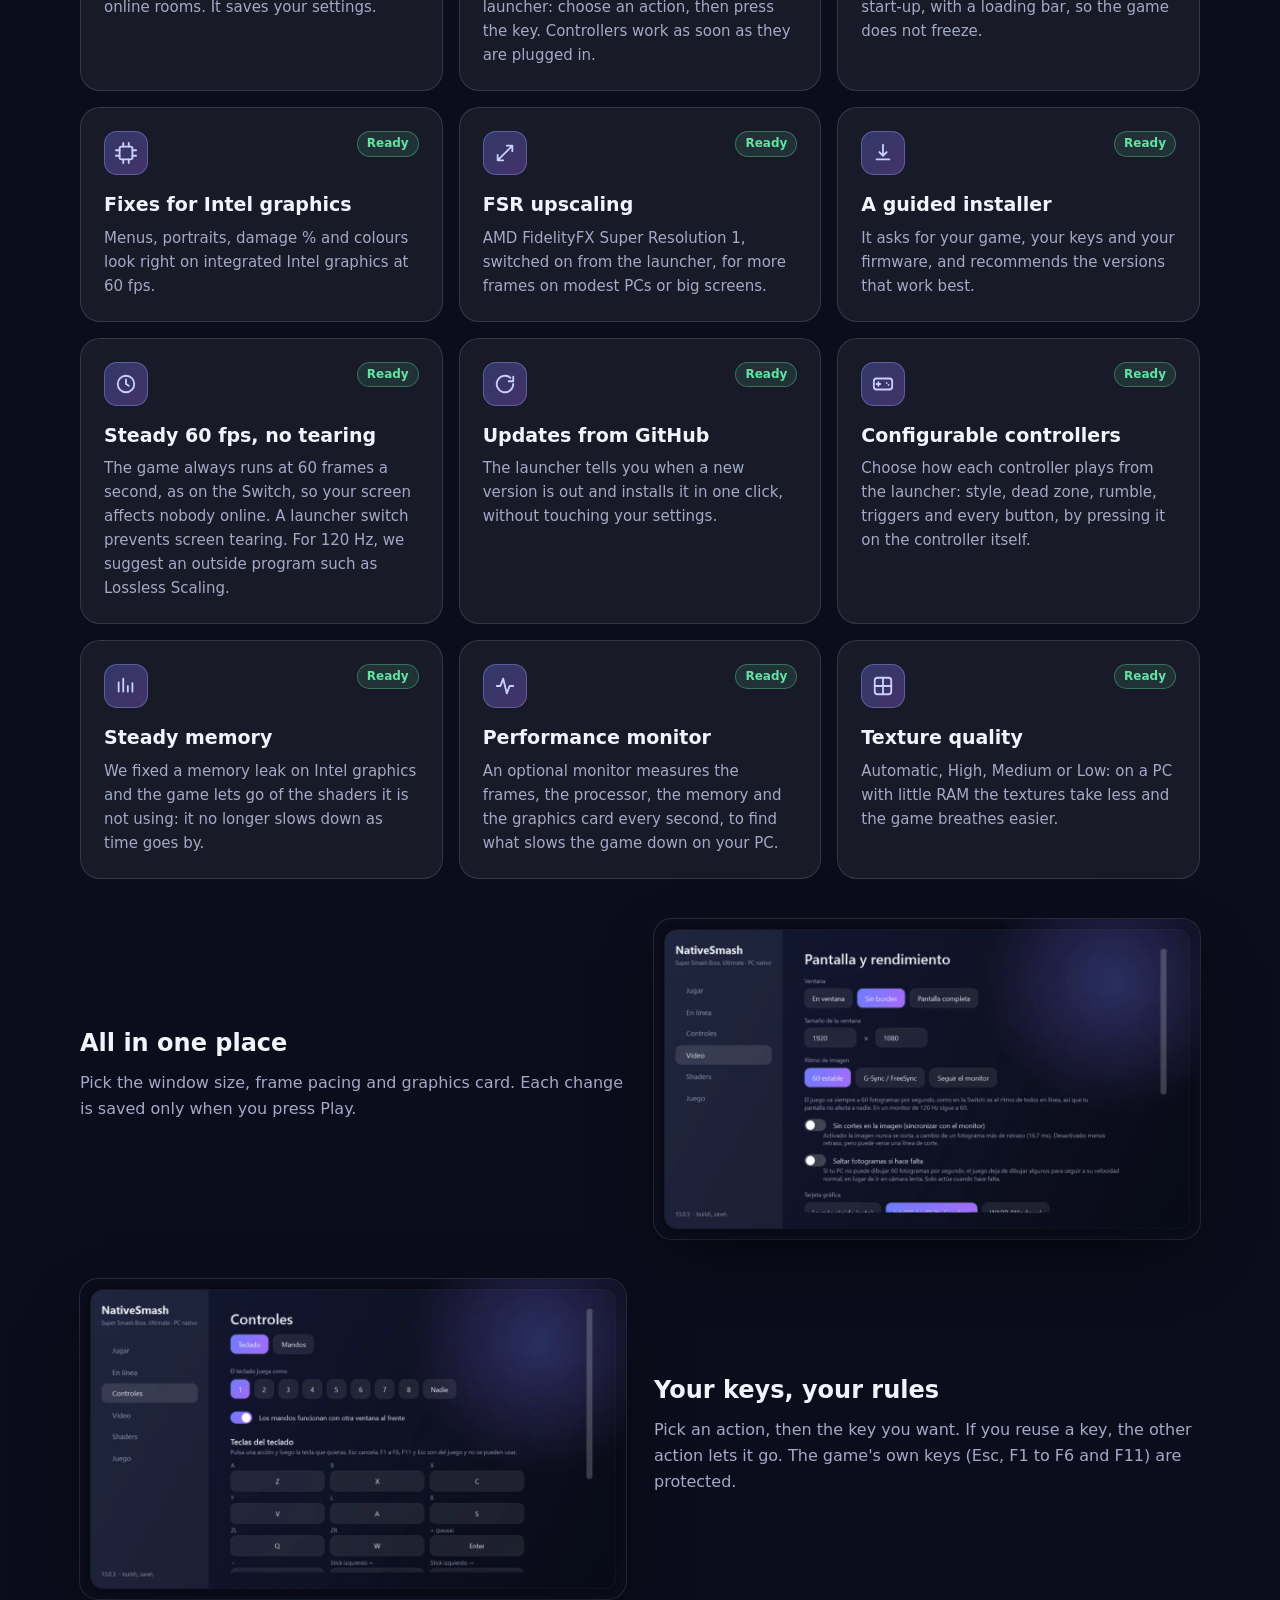
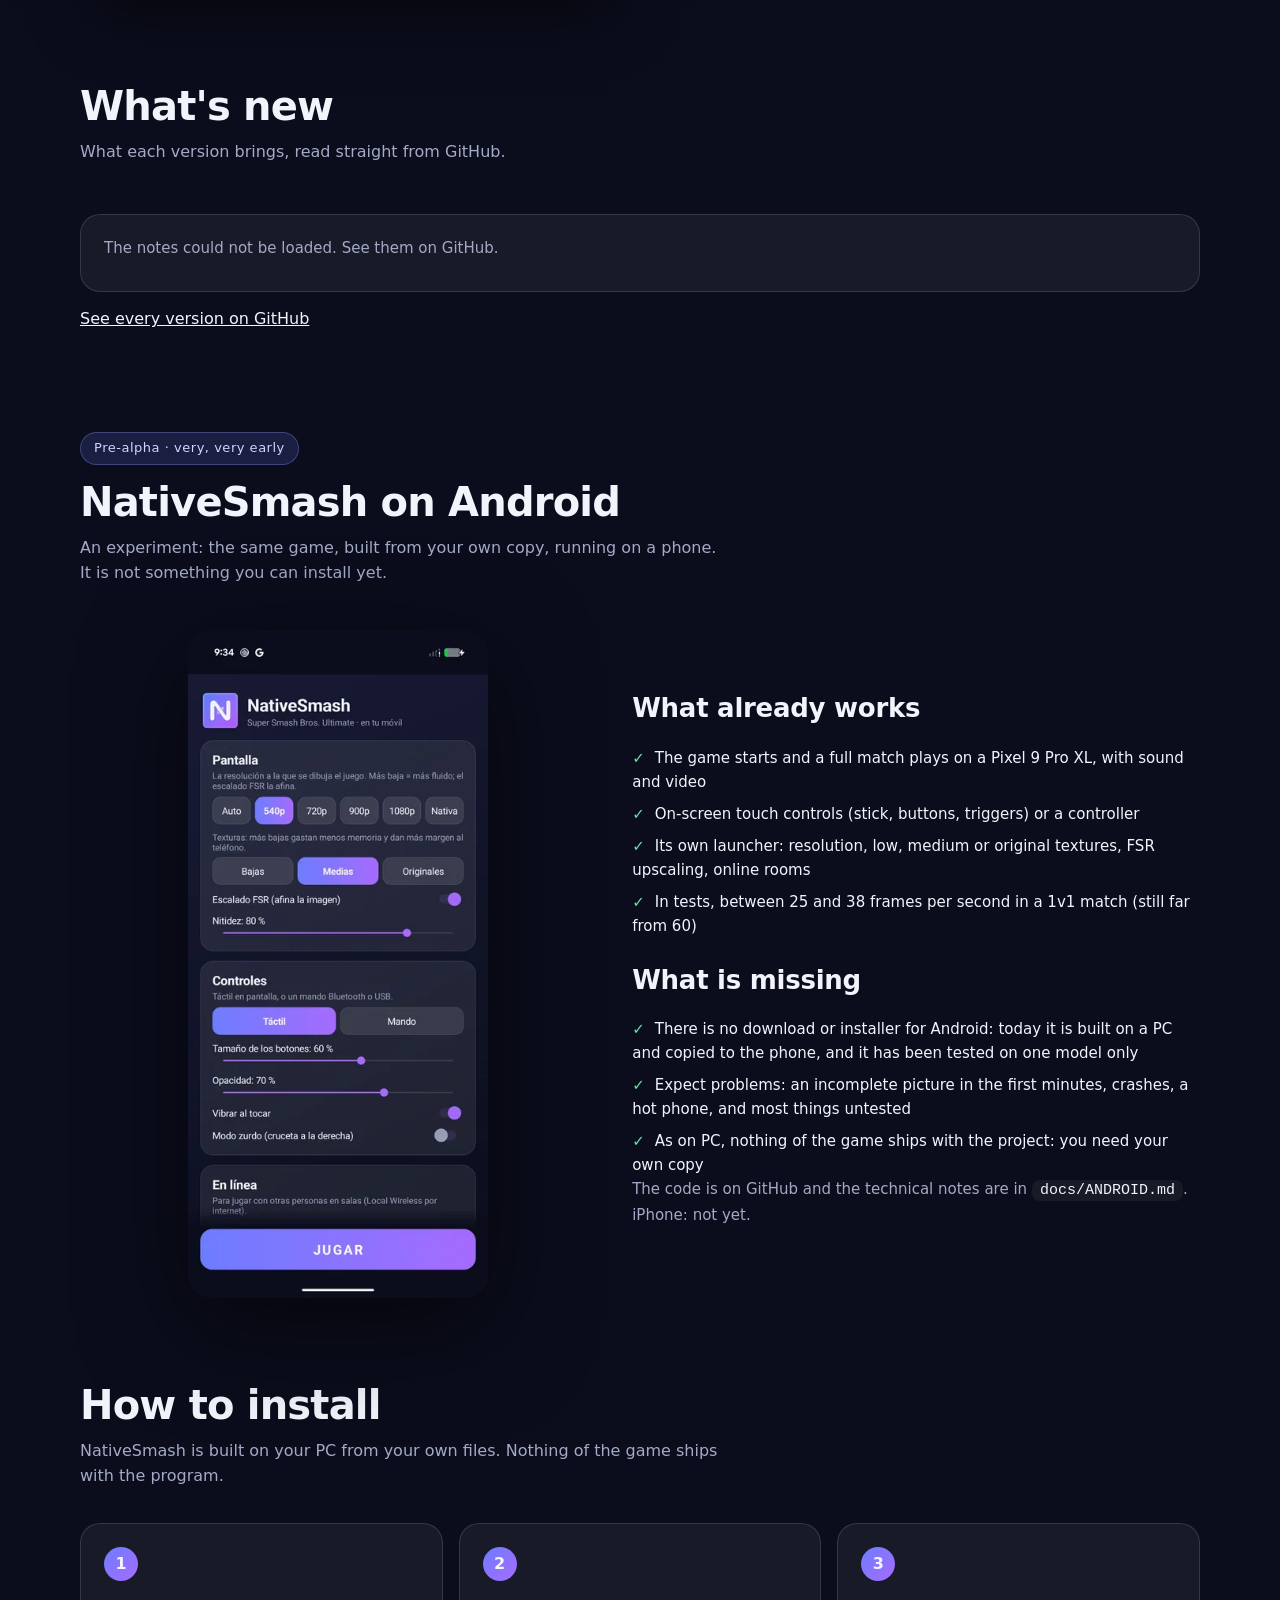
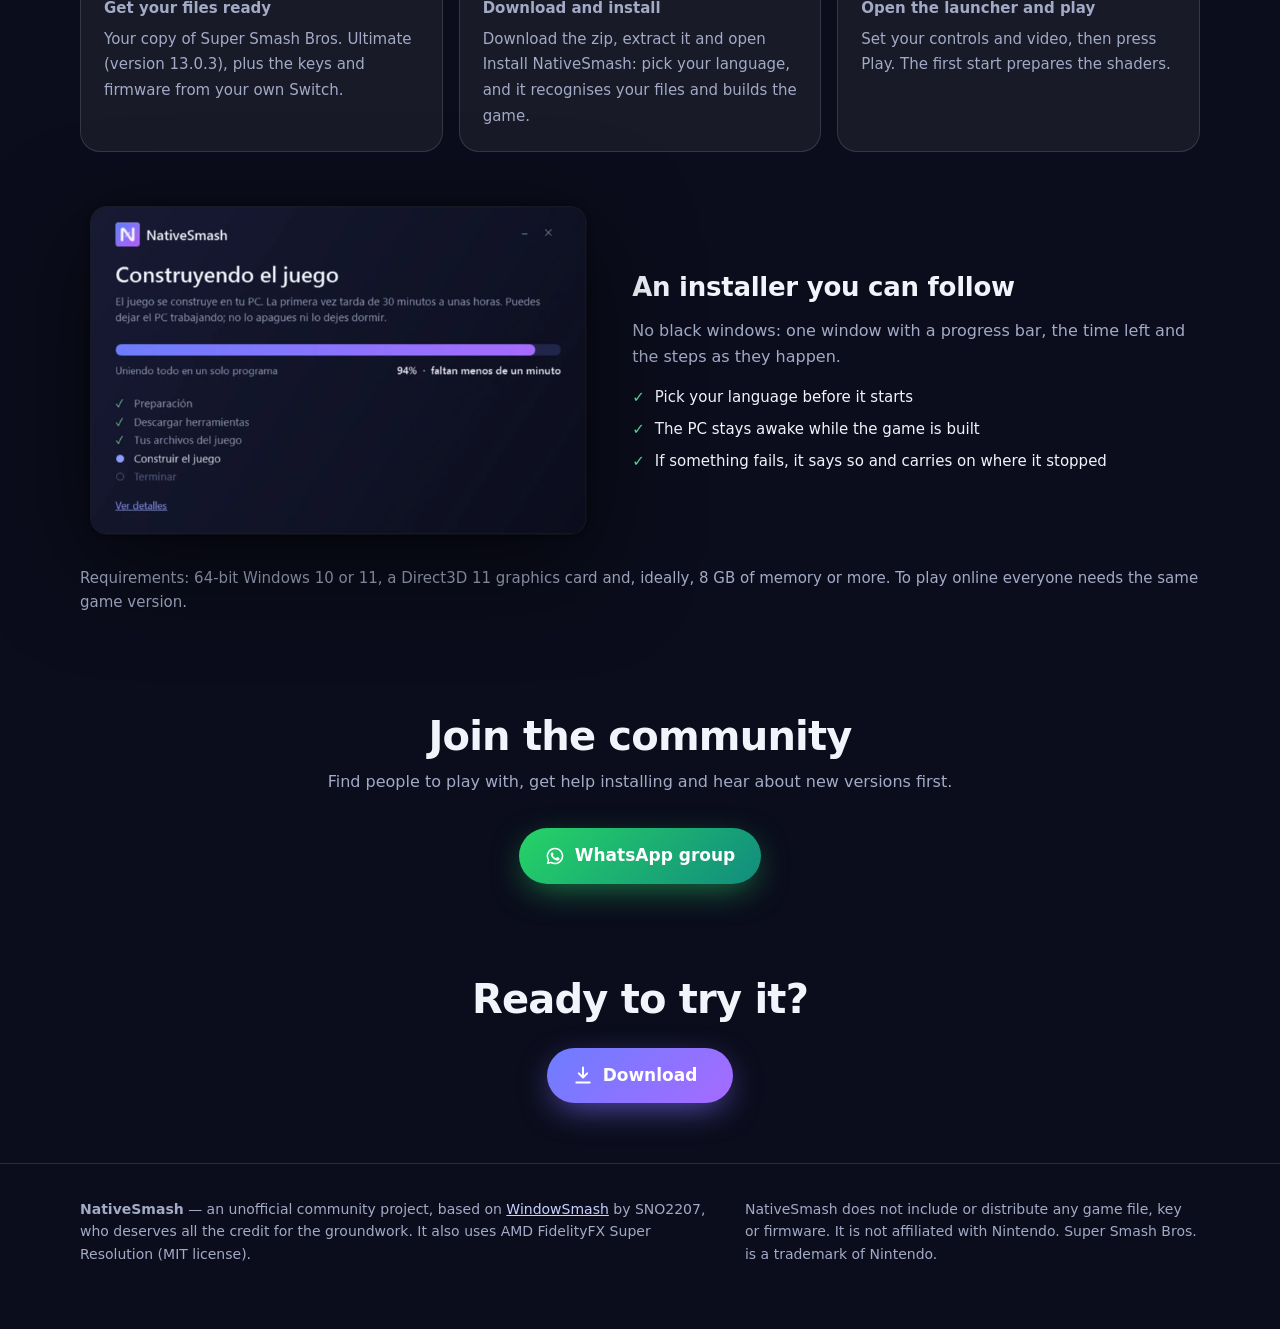
==== commit 308e7735: "Automatic match results: the game writes each battle's stocks and falls when it ends (runtime: match" ====
--- a/index.html
+++ b/index.html
@@ -193,6 +193,7 @@
       <a class="link" href="#android"><span data-l="es">Android</span><span data-l="en">Android</span></a>
       <a class="link" href="#instalar"><span data-l="es">Cómo se instala</span><span data-l="en">How to install</span></a>
       <a class="link" href="#creditos"><span data-l="es">Créditos</span><span data-l="en">Credits</span></a>
+      <a class="link" href="#comunidad"><span data-l="es">Comunidad</span><span data-l="en">Community</span></a>
       <a class="link" href="ranking.html"><span data-l="es">Ranking</span><span data-l="en">Ranking</span></a>
       <a class="btn soft" style="padding:9px 18px;font-size:15px" href="cuenta.html"><span data-l="es">Mi cuenta</span><span data-l="en">My account</span></a>
       <a class="btn soft" style="padding:9px 18px;font-size:15px" href="https://github.com/gomeztorressandygabriel-cloud/NativeSmash" rel="noopener">GitHub</a>
@@ -214,7 +215,7 @@
       <span data-l="en">Super Smash Bros. Ultimate running natively on your Windows PC, built from your own copy of the game.</span>
     </p>
     <div class="cta">
-      <a class="btn dl" href="https://github.com/gomeztorressandygabriel-cloud/NativeSmash/releases/latest" rel="noopener">
+      <a class="btn dl" href="https://github.com/gomeztorressandygabriel-cloud/NativeSmash/releases" rel="noopener">
         <svg viewBox="0 0 24 24" fill="none" stroke="currentColor" stroke-width="2.4" stroke-linecap="round" stroke-linejoin="round" aria-hidden="true"><path d="M12 3v12m0 0 5-5m-5 5-5-5M4 21h16"/></svg>
         <span data-l="es">Descargar</span><span data-l="en">Download</span><span class="dlv"></span>
       </a>
@@ -359,10 +360,21 @@
     <p class="req"><span data-l="es">Requisitos: Windows 10 u 11 de 64 bits, una tarjeta gráfica compatible con Direct3D 11 y, mejor, 8 GB de memoria o más. Para jugar en línea todos deben tener la misma versión del juego.</span><span data-l="en">Requirements: 64-bit Windows 10 or 11, a Direct3D 11 graphics card and, ideally, 8 GB of memory or more. To play online everyone needs the same game version.</span></p>
   </div></section>
 
+
+  <section id="comunidad"><div class="wrap" style="text-align:center">
+    <h2><span data-l="es">Únete a la comunidad</span><span data-l="en">Join the community</span></h2>
+    <p class="sub" style="margin-inline:auto"><span data-l="es">Busca gente para jugar, pide ayuda con la instalación y entérate antes que nadie de las versiones nuevas.</span>
+      <span data-l="en">Find people to play with, get help installing and hear about new versions first.</span></p>
+    <div class="cta">
+      <a class="btn" style="background:linear-gradient(135deg,#25d366,#128c7e);box-shadow:0 10px 34px -8px rgba(37,211,102,.6)" href="https://chat.whatsapp.com/CuV6VkBEa8Y6yVvsEcREY2" rel="noopener" target="_blank"><svg viewBox="0 0 24 24" fill="currentColor" aria-hidden="true"><path d="M12 2a10 10 0 0 0-8.6 15.1L2 22l5-1.3A10 10 0 1 0 12 2zm0 18.2c-1.5 0-3-.4-4.3-1.2l-.3-.2-3 .8.8-2.9-.2-.3A8.2 8.2 0 1 1 12 20.2zm4.5-6.1c-.2-.1-1.5-.7-1.7-.8s-.4-.1-.6.1-.7.8-.8 1-.3.2-.5.1a6.7 6.7 0 0 1-3.3-2.9c-.3-.4.2-.4.7-1.3.1-.2 0-.3 0-.4l-.8-1.8c-.2-.5-.4-.4-.6-.4h-.5a1 1 0 0 0-.7.3 3 3 0 0 0-.9 2.2 5.2 5.2 0 0 0 1.1 2.7 11.8 11.8 0 0 0 4.5 4c1.7.7 2.3.8 3.1.7a2.7 2.7 0 0 0 1.8-1.3 2.2 2.2 0 0 0 .2-1.3c-.1-.1-.3-.2-.5-.3z"/></svg><span data-l="es">Grupo de WhatsApp</span><span data-l="en">WhatsApp group</span></a>
+      <a class="btn" data-discord hidden style="background:linear-gradient(135deg,#5865f2,#7983f5);box-shadow:0 10px 34px -8px rgba(88,101,242,.65)" href="#" rel="noopener" target="_blank"><svg viewBox="0 0 24 24" fill="currentColor" aria-hidden="true"><path d="M20.3 4.4A19.8 19.8 0 0 0 15.4 3l-.6 1.3a18.4 18.4 0 0 0-5.6 0L8.6 3a19.7 19.7 0 0 0-4.9 1.4A20.3 20.3 0 0 0 .1 18.1a19.9 19.9 0 0 0 6 3l1.3-2.1a12.9 12.9 0 0 1-2-1l.5-.4a14.2 14.2 0 0 0 12.2 0l.5.4a12.8 12.8 0 0 1-2 1l1.3 2.1a19.8 19.8 0 0 0 6-3 20.2 20.2 0 0 0-3.6-13.7zM8 15.4c-1.2 0-2.2-1.1-2.2-2.4S6.8 10.6 8 10.6s2.2 1.1 2.2 2.4-1 2.4-2.2 2.4zm8 0c-1.2 0-2.2-1.1-2.2-2.4s1-2.4 2.2-2.4 2.2 1.1 2.2 2.4-1 2.4-2.2 2.4z"/></svg><span data-l="es">Servidor de Discord</span><span data-l="en">Discord server</span></a>
+    </div>
+  </div></section>
+
   <div class="wrap final">
     <h2><span data-l="es">¿Listo para probarlo?</span><span data-l="en">Ready to try it?</span></h2>
     <div class="cta">
-      <a class="btn dl" href="https://github.com/gomeztorressandygabriel-cloud/NativeSmash/releases/latest" rel="noopener">
+      <a class="btn dl" href="https://github.com/gomeztorressandygabriel-cloud/NativeSmash/releases" rel="noopener">
         <svg viewBox="0 0 24 24" fill="none" stroke="currentColor" stroke-width="2.4" stroke-linecap="round" stroke-linejoin="round" aria-hidden="true"><path d="M12 3v12m0 0 5-5m-5 5-5-5M4 21h16"/></svg>
         <span data-l="es">Descargar</span><span data-l="en">Download</span><span class="dlv"></span>
       </a>
@@ -410,8 +422,10 @@
   /* The download buttons point at the newest release's zip; if GitHub can't be asked, they open the releases page. */
   (function () {
     var repo = 'gomeztorressandygabriel-cloud/NativeSmash';
-    fetch('https://api.github.com/repos/' + repo + '/releases/latest', { headers: { Accept: 'application/vnd.github+json' } })
+    /* (the newest release, a test one too: NativeSmash's releases are all marked as tests for now) */
+    fetch('https://api.github.com/repos/' + repo + '/releases?per_page=10', { headers: { Accept: 'application/vnd.github+json' } })
       .then(function (r) { return r.ok ? r.json() : Promise.reject(); })
+      .then(function (list) { return (list || []).filter(function (r) { return !r.draft; })[0]; })
       .then(function (rel) {
         if (!rel || !rel.tag_name) return;
         /* the installer package attached to the release (Install NativeSmash.exe and its folder), else the source zip of the tag */
@@ -472,6 +486,6 @@
   })();
 </script>
 <script src="players.js"></script>
-<script>NS.showOnline(); setInterval(NS.showOnline, 30000);</script>
+<script>NS.showOnline(); NS.showLinks(); setInterval(NS.showOnline, 30000);</script>
 </body>
 </html>
